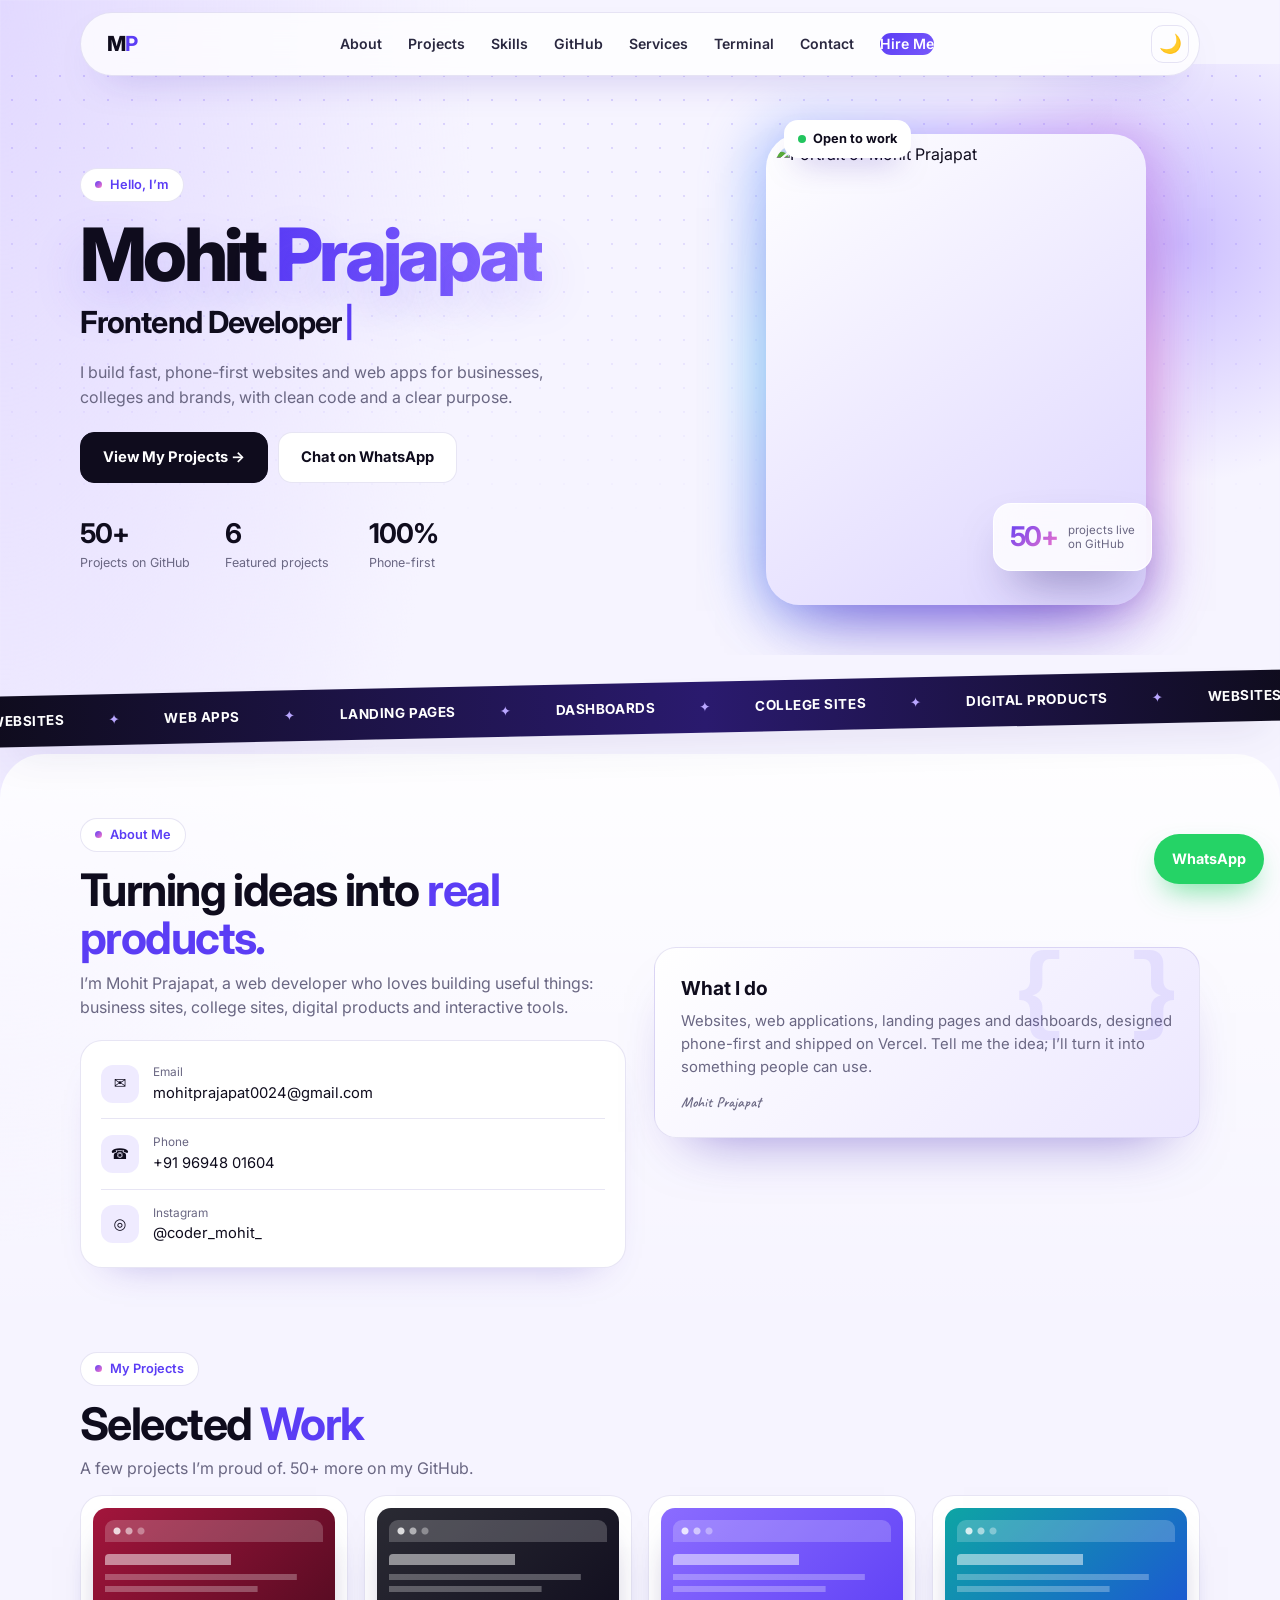
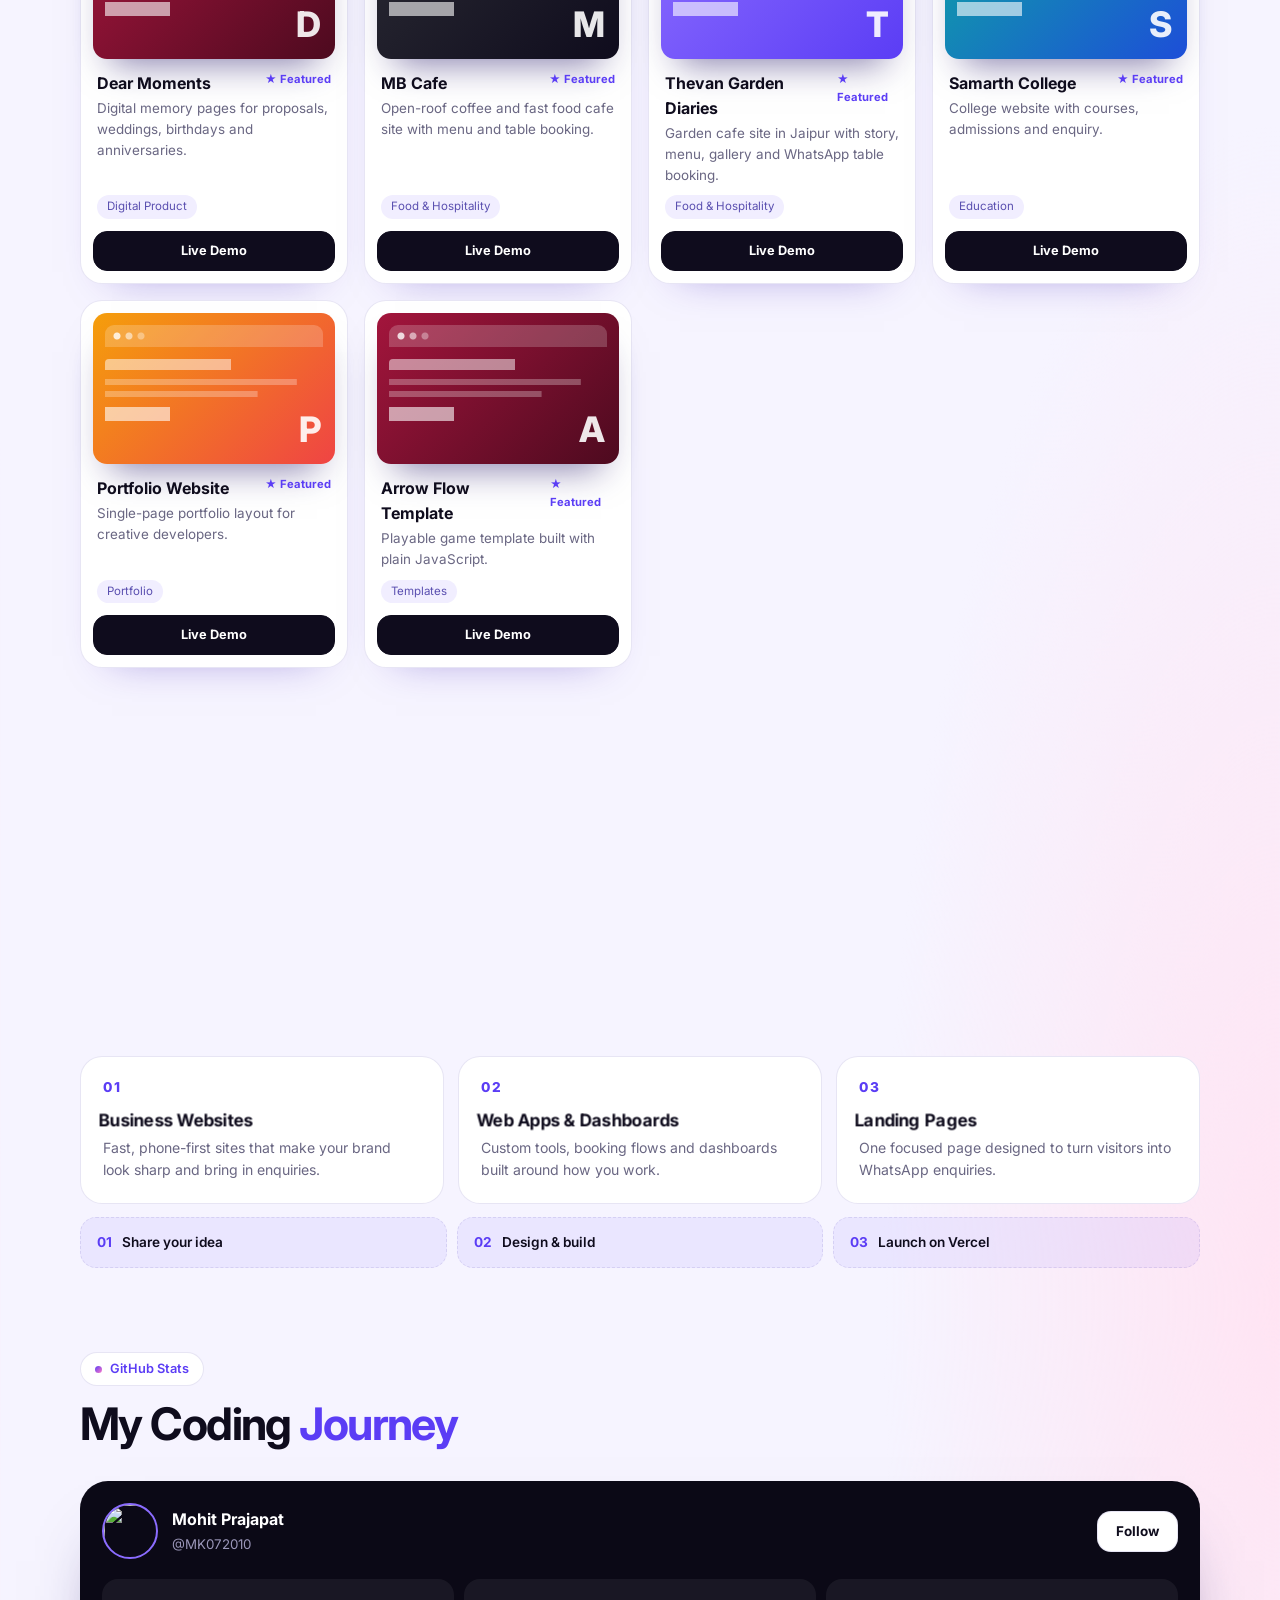
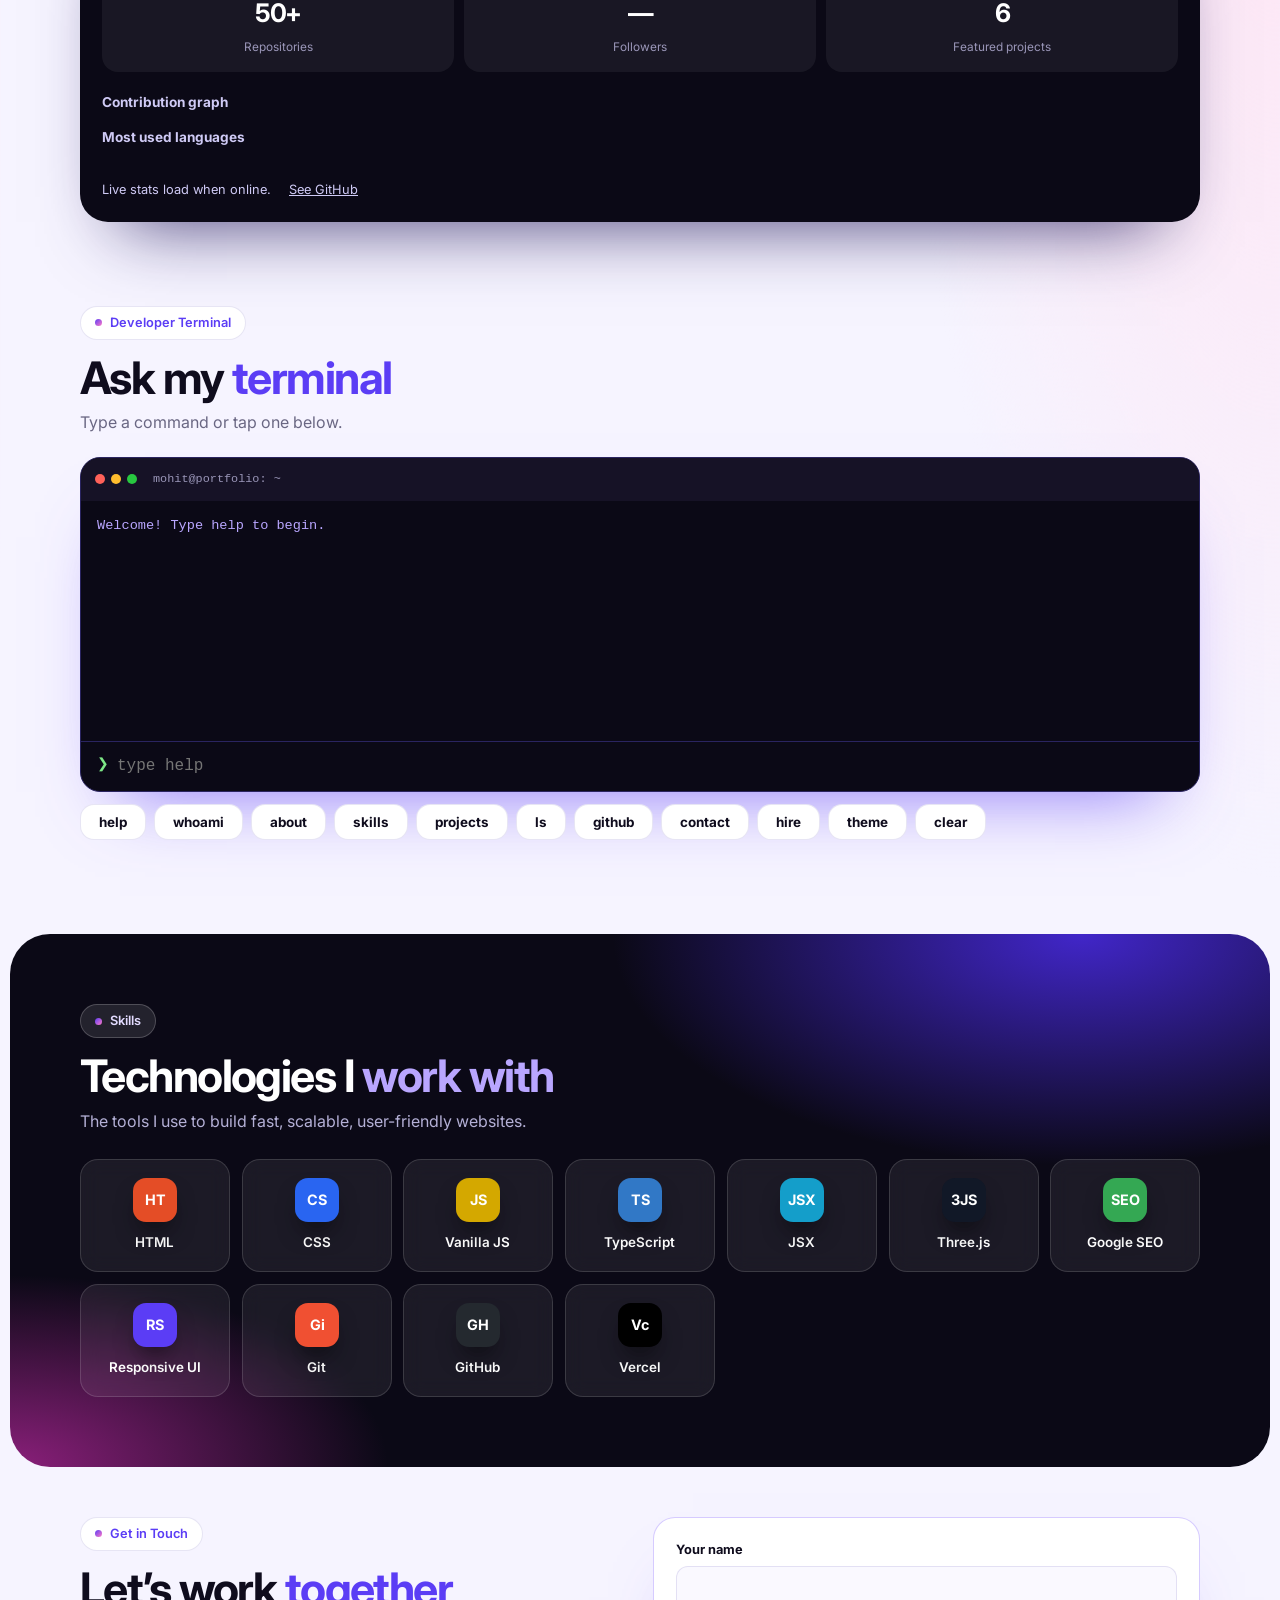
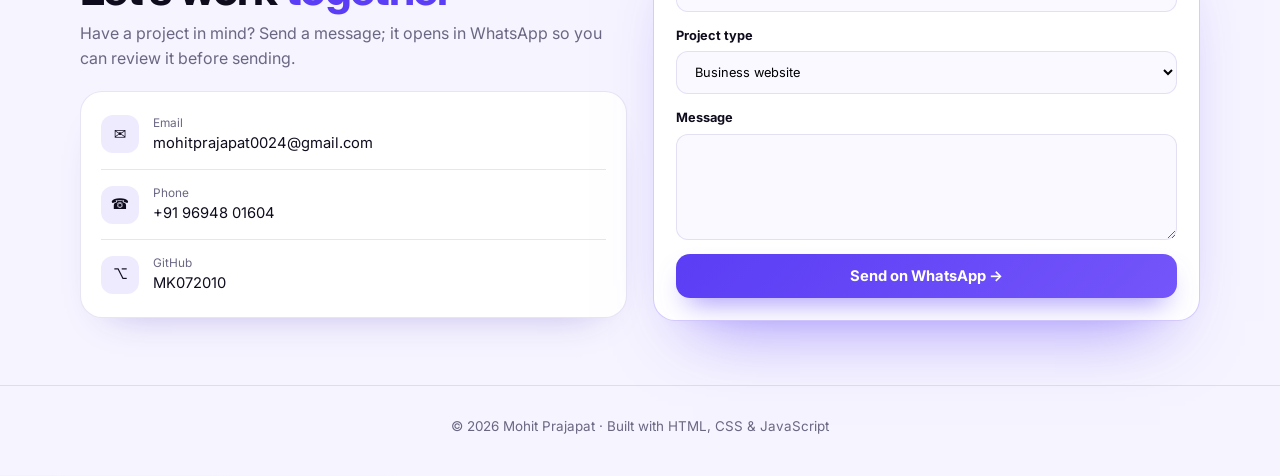
==== index.html @ d4ab73b1 "Add files via upload" ====
<!doctype html><html lang="en"><head><meta charset="utf-8"><meta name="viewport" content="width=device-width,initial-scale=1">
<title>Mohit Prajapat — Web Developer</title>
<meta name="description" content="Mohit Prajapat builds websites and web apps. 50+ projects on GitHub. Start an enquiry on WhatsApp.">
<meta property="og:title" content="Mohit Prajapat — Web Developer"><meta property="og:image" content="https://mohit-prajapat.vercel.app/assets/og-image.png"><meta property="og:url" content="https://mohit-prajapat.vercel.app/"><meta name="twitter:image" content="https://mohit-prajapat.vercel.app/assets/og-image.png"><link rel="canonical" href="https://mohit-prajapat.vercel.app/"><meta property="og:description" content="Fast, phone-first websites and web apps. 50+ projects on GitHub."><meta property="og:type" content="website"><meta name="twitter:card" content="summary_large_image">
<script>try{var t=localStorage.getItem("th")||(matchMedia("(prefers-color-scheme:dark)").matches?"dark":"light");document.documentElement.dataset.theme=t}catch(e){}</script>
<script type="application/ld+json">{"@context":"https://schema.org","@type":"Person","name":"Mohit Prajapat","jobTitle":"Web Developer","url":"https://mohit-prajapat.vercel.app/","email":"mohitprajapat0024@gmail.com","sameAs":["https://github.com/MK072010","https://instagram.com/coder_mohit_"]}</script>
<script defer src="https://cdnjs.cloudflare.com/ajax/libs/three.js/r128/three.min.js"></script>
<link rel="icon" href="assets/favicon.svg"><link rel="manifest" href="manifest.webmanifest"><meta name="theme-color" content="#f6f4ff">
<link rel="preconnect" href="https://fonts.googleapis.com"><link rel="preconnect" href="https://fonts.gstatic.com" crossorigin>
<link href="https://fonts.googleapis.com/css2?family=Inter:wght@400;500;600;700;800&family=Caveat:wght@600&display=swap" rel="stylesheet">
<style>
:root{--bg:#f6f4ff;--ink:#0f0c1d;--mut:#6a6783;--pur:#5b3df5;--p2:#8b6cff;--line:rgba(60,40,160,.12);--r:22px;--f:Inter,system-ui,-apple-system,"Segoe UI",sans-serif}
*{box-sizing:border-box;margin:0;padding:0}html{scroll-behavior:smooth;scroll-padding-top:76px}
body{font-family:var(--f);background:var(--bg);color:var(--ink);line-height:1.55;-webkit-font-smoothing:antialiased;overflow-x:hidden}
a{color:inherit;text-decoration:none}img{max-width:100%;display:block}
.w{width:min(1120px,100% - 36px);margin:auto}.sec{padding:64px 0}
.pill{display:inline-flex;align-items:center;gap:8px;padding:6px 14px;border-radius:99px;background:#fff;border:1px solid var(--line);font-size:.8rem;font-weight:600;color:var(--pur)}
h2{font-size:clamp(1.9rem,6vw,2.8rem);line-height:1.08;letter-spacing:-.035em;margin:14px 0 8px}h2 em,h1 em{font-style:normal;color:var(--pur)}
.sub{color:var(--mut);max-width:560px}
.btn{display:inline-flex;align-items:center;justify-content:center;gap:8px;padding:13px 22px;border-radius:14px;font-weight:700;font-size:.92rem;border:1px solid var(--line);background:#fff;cursor:pointer;font-family:inherit;color:var(--ink);transition:.25s}
.btn:hover{transform:translateY(-2px)}.dk{background:var(--ink);color:#fff;border-color:var(--ink)}.pr{background:linear-gradient(135deg,var(--pur),var(--p2));color:#fff;border:0;box-shadow:0 14px 28px -12px rgba(91,61,245,.7)}.sm{padding:9px 18px;font-size:.84rem}
/* nav */
.nav{position:sticky;top:0;z-index:50;background:rgba(246,244,255,.86);backdrop-filter:blur(16px);border-bottom:1px solid var(--line)}
.nav .w{display:flex;align-items:center;justify-content:space-between;height:64px}
.logo{font-weight:800;font-size:1.3rem;letter-spacing:-.04em}.logo b{color:var(--pur)}
#lk{display:none;position:absolute;left:0;right:0;top:64px;flex-direction:column;background:#fff;padding:10px 18px 18px;border-bottom:1px solid var(--line);gap:2px}
#lk.open{display:flex}#lk a{padding:11px 0;font-weight:600;font-size:.95rem;color:#2a2840}#lk a.btn{color:#fff;margin-top:8px}
.mb{font-size:1.5rem;background:none;border:0;cursor:pointer;color:var(--ink)}
@media(min-width:900px){#lk{display:flex;position:static;flex-direction:row;align-items:center;gap:26px;padding:0;border:0;background:none}#lk a{padding:0;font-size:.88rem}#lk a:hover{color:var(--pur)}#lk a.btn{margin:0}.mb{display:none}}
/* hero */
.hero{padding:40px 0 30px;position:relative;overflow:hidden}
.hero:before{content:"";position:absolute;width:520px;height:520px;border-radius:50%;background:radial-gradient(#b9a6ff,transparent 65%);right:-160px;top:-80px;opacity:.7}
.hg{position:relative;display:grid;gap:34px;align-items:center}
@media(min-width:900px){.hg{grid-template-columns:1.1fr .9fr}.hero{padding:70px 0 50px}}
h1{font-size:clamp(2.6rem,10vw,4.6rem);line-height:1;letter-spacing:-.05em;margin:16px 0 8px;font-weight:800}
h1 em{background:linear-gradient(90deg,var(--pur),var(--p2));-webkit-background-clip:text;color:transparent}
.role{font-size:clamp(1.3rem,4.5vw,1.9rem);font-weight:700;letter-spacing:-.03em}.hd{color:var(--mut);margin:14px 0 22px;max-width:480px}
.cta{display:flex;gap:10px;flex-wrap:wrap}
.st{display:flex;gap:28px;margin-top:30px;flex-wrap:wrap}.st b{display:block;font-size:1.7rem;letter-spacing:-.04em}.st span{font-size:.78rem;color:var(--mut)}
.ph{position:relative;max-width:380px;margin:auto;width:100%}
.ph .fr{border-radius:34px;padding:8px;background:linear-gradient(145deg,#fff,#e6e0ff);box-shadow:0 40px 70px -34px rgba(60,30,180,.55)}
.ph img{border-radius:27px;aspect-ratio:4/5;object-fit:cover;object-position:50% 12%;width:100%}
.ch{position:absolute;padding:9px 14px;border-radius:14px;background:#fff;box-shadow:0 14px 30px -14px rgba(60,30,180,.5);font-weight:700;font-size:.8rem}
.c1{left:-12px;top:34px;color:var(--pur)}.c2{right:-10px;bottom:70px}.c2:before{content:"";display:inline-block;width:8px;height:8px;border-radius:50%;background:#22c55e;margin-right:7px}
.hand{position:absolute;right:-4px;top:-6px;font:600 1.15rem Caveat,cursive;color:var(--pur);transform:rotate(6deg);text-align:center;line-height:1.1}
/* about */
.ab{display:grid;gap:28px;align-items:center}@media(min-width:900px){.ab{grid-template-columns:1fr 1fr}}
.cc{background:#fff;border:1px solid var(--line);border-radius:var(--r);padding:8px 20px;margin-top:20px;box-shadow:0 20px 40px -30px rgba(60,30,180,.4)}
.cc a,.cc div{display:flex;gap:14px;align-items:center;padding:14px 0;border-bottom:1px solid var(--line);font-size:.92rem}.cc :last-child{border:0}.cc small{display:block;color:var(--mut);font-size:.74rem}
.cc i{font-style:normal;width:38px;height:38px;border-radius:12px;background:#efebff;display:grid;place-items:center}
.av{background:linear-gradient(135deg,#fff,#ece7ff);border:1px solid var(--line);border-radius:var(--r);padding:26px}.av h3{font-size:1.2rem;margin-bottom:6px}.av p{color:var(--mut);font-size:.93rem}
.sig{font:600 2rem Caveat,cursive;color:var(--pur);margin-top:14px}
/* projects */
.top{display:flex;gap:16px;justify-content:space-between;align-items:end;flex-wrap:wrap}
#q{padding:13px 16px;border-radius:14px;border:1px solid var(--line);background:#fff;font:inherit;font-size:.92rem;width:100%;max-width:280px}
#fl{display:flex;gap:8px;overflow-x:auto;padding:20px 0 6px;scrollbar-width:none}#fl::-webkit-scrollbar{display:none}
#fl button{white-space:nowrap;padding:8px 16px;border-radius:99px;border:1px solid var(--line);background:#fff;font:600 .82rem var(--f);color:var(--mut);cursor:pointer}
#fl button.on{background:var(--pur);color:#fff;border-color:var(--pur)}
#gr{display:grid;gap:16px;grid-template-columns:repeat(auto-fill,minmax(250px,1fr));margin-top:14px}
.pc{background:#fff;border:1px solid var(--line);border-radius:var(--r);padding:12px;box-shadow:0 20px 40px -32px rgba(60,30,180,.5);transition:.3s;display:flex;flex-direction:column}.pc:hover{transform:translateY(-5px)}
.th{position:relative;display:grid;place-items:center;aspect-ratio:16/10;border-radius:14px;overflow:hidden;color:rgba(255,255,255,.9);font-weight:800;font-size:3rem}
.th img{position:absolute;inset:0;width:100%;height:100%;object-fit:cover}
.pc h3{font-size:1rem;margin:12px 4px 2px;display:flex;justify-content:space-between;gap:8px}.pc p{color:var(--mut);font-size:.84rem;margin:0 4px 10px;flex:1}
.tg{display:flex;gap:6px;flex-wrap:wrap;margin:0 4px 12px}.tg span{font-size:.72rem;padding:3px 10px;border-radius:99px;background:#f1eeff;color:#5a4fb0}
.ac{display:flex;gap:8px}.ac .btn{flex:1;padding:9px 6px;font-size:.8rem}
#more{margin:26px auto 0;display:flex}
/* github */
.gh{background:#0b0916;color:#fff;border-radius:28px;padding:22px;box-shadow:0 40px 70px -40px rgba(20,10,80,.8)}
.gp{display:flex;gap:14px;align-items:center}.gp img{width:56px;height:56px;border-radius:50%;object-fit:cover;object-position:50% 10%;border:2px solid var(--p2)}.gp small{color:#9a96b8}
.gs{display:grid;grid-template-columns:repeat(3,1fr);gap:10px;margin:20px 0;text-align:center}.gs div{background:rgba(255,255,255,.06);border-radius:16px;padding:14px 4px}.gs b{display:block;font-size:1.6rem;letter-spacing:-.04em}.gs span{font-size:.74rem;color:#9a96b8}
.gh h4{font-size:.85rem;margin:14px 0 10px;color:#cfcaf5}
.cg{background:#fff;border-radius:14px;padding:8px;overflow-x:auto}.cg img{min-width:620px;width:100%}
.lg{display:flex;height:10px;border-radius:9px;overflow:hidden;margin-bottom:12px}.ll{display:flex;flex-wrap:wrap;gap:6px 18px;font-size:.8rem;color:#cfcaf5}.ll i{display:inline-block;width:9px;height:9px;border-radius:50%;margin-right:6px}
/* skills */
.sk{display:grid;gap:12px;grid-template-columns:repeat(auto-fill,minmax(130px,1fr));margin-top:26px}
.sk div{background:#fff;border:1px solid var(--line);border-radius:18px;padding:18px 8px;text-align:center;font-weight:600;font-size:.84rem;transition:.3s}.sk div:hover{transform:translateY(-4px);border-color:var(--p2)}
.sk b{display:grid;place-items:center;width:44px;height:44px;border-radius:13px;margin:0 auto 10px;color:#fff;font-size:.9rem}
.lrn{margin-top:18px;padding:16px 22px;border-radius:18px;background:linear-gradient(90deg,#0f0c1d,#2a1a6e);color:#fff;font-weight:600;font-size:.9rem}
/* contact */
.ct{display:grid;gap:26px}@media(min-width:900px){.ct{grid-template-columns:1fr 1fr;align-items:start}}
form{background:#fff;border:1px solid var(--line);border-radius:var(--r);padding:22px;display:grid;gap:14px;box-shadow:0 20px 40px -30px rgba(60,30,180,.4)}
label{font-size:.8rem;font-weight:700;display:grid;gap:6px}input,select,textarea{font:inherit;font-weight:400;padding:12px 14px;border-radius:12px;border:1px solid var(--line);background:#faf9ff;width:100%}
footer{padding:30px 0 40px;text-align:center;color:var(--mut);font-size:.84rem;border-top:1px solid var(--line)}
@media(prefers-reduced-motion:reduce){*{transition:none!important;scroll-behavior:auto!important}}

/* ===== richer look ===== */
body{background:radial-gradient(60% 38% at 0% 0%,#e2d9ff 0,transparent 62%),radial-gradient(50% 36% at 100% 55%,#ffe4f3 0,transparent 62%),var(--bg)}
.pill:before{content:"";width:7px;height:7px;border-radius:50%;background:linear-gradient(135deg,var(--pur),#ff7ac8)}
.hero:after{content:"";position:absolute;inset:0;background:radial-gradient(rgba(91,61,245,.2) 1.3px,transparent 1.4px) 0 0/24px 24px;-webkit-mask-image:linear-gradient(#000,transparent 80%);mask-image:linear-gradient(#000,transparent 80%)}
.hg{z-index:1}.hero h1{text-shadow:0 20px 50px rgba(91,61,245,.18)}
.ph:before{content:"";position:absolute;inset:-12px;border-radius:46px;background:conic-gradient(#8b6cff,#ff7ac8,#5b3df5,#4dd5ff,#8b6cff);filter:blur(26px);opacity:.5;animation:sp 9s linear infinite}
@keyframes sp{to{transform:rotate(360deg)}}
.ph .fr{position:relative;z-index:1;background:linear-gradient(145deg,#fff,#ddd5ff)}.ph .hand,.ph .gc,.ph .ch{z-index:2}
.gc{position:absolute;border:1px solid rgba(255,255,255,.9);border-radius:18px;box-shadow:0 24px 50px -22px rgba(30,15,100,.7);animation:fl 6s ease-in-out infinite}
@keyframes fl{50%{transform:translateY(-9px)}}
.code{left:-26px;bottom:-26px;background:#0f0c1d;color:#d9d2ff;padding:12px 16px 14px;border-color:#2a2460}
.code u{display:inline-block;width:8px;height:8px;border-radius:50%;background:#ff6159;margin:0 4px 8px 0}.code u+u{background:#ffbd2e}.code u+u+u{background:#28c840}
.code pre{font:500 .68rem/1.55 ui-monospace,Menlo,Consolas,monospace}.code .k{color:#b9a6ff}.code .s{color:#7ee787}
.stat{right:-16px;top:78px;background:rgba(255,255,255,.82);backdrop-filter:blur(14px);padding:12px 16px;display:flex;gap:10px;align-items:center;animation-delay:-3s}
.stat b{font-size:1.7rem;letter-spacing:-.05em;background:linear-gradient(135deg,var(--pur),#ff7ac8);-webkit-background-clip:text;color:transparent}.stat span{font-size:.72rem;color:var(--mut);line-height:1.25}
.c2{right:auto;left:18px;bottom:auto;top:-14px}
.mq{overflow:hidden;background:linear-gradient(90deg,#0f0c1d,#2a1a6e 55%,#0f0c1d);color:#fff;transform:rotate(-1.2deg);margin:28px -10px 8px;padding:15px 0;box-shadow:0 20px 40px -24px rgba(30,15,100,.8)}
#mqi{display:flex;gap:44px;width:max-content;animation:mq 26s linear infinite;font-weight:700;letter-spacing:.04em;text-transform:uppercase;font-size:.85rem}
#mqi span:after{content:"✦";color:#b9a6ff;margin-left:44px}@keyframes mq{to{transform:translateX(-50%)}}
#about{background:linear-gradient(180deg,rgba(255,255,255,.9),rgba(255,255,255,0));border-radius:44px 44px 0 0;margin-top:20px}
.av{position:relative;overflow:hidden;box-shadow:0 30px 60px -36px rgba(60,30,180,.6)}.av:before{content:"{ }";position:absolute;right:16px;top:-8px;font:800 6rem ui-monospace,monospace;color:rgba(91,61,245,.09)}
.th{font-size:2.2rem;place-items:end end;padding:8px 14px}
.th:before{content:"";position:absolute;z-index:1;left:12px;right:12px;top:12px;height:22px;border-radius:9px 9px 0 0;background:radial-gradient(circle at 12px 50%,rgba(255,255,255,.8) 3px,transparent 4px),radial-gradient(circle at 24px 50%,rgba(255,255,255,.55) 3px,transparent 4px),radial-gradient(circle at 36px 50%,rgba(255,255,255,.35) 3px,transparent 4px),rgba(255,255,255,.2)}
.th:after{content:"";position:absolute;z-index:1;left:12px;right:12px;top:46px;height:70px;background:linear-gradient(rgba(255,255,255,.5),rgba(255,255,255,.5)) 0 0/58% 11px no-repeat,linear-gradient(rgba(255,255,255,.28),rgba(255,255,255,.28)) 0 20px/88% 6px no-repeat,linear-gradient(rgba(255,255,255,.28),rgba(255,255,255,.28)) 0 32px/70% 6px no-repeat,linear-gradient(rgba(255,255,255,.6),rgba(255,255,255,.6)) 0 48px/30% 14px no-repeat;border-radius:4px}
.th img{z-index:2}.pc{position:relative}.pc:hover{border-color:rgba(139,108,255,.65);box-shadow:0 36px 60px -30px rgba(91,61,245,.65)}
.btn.pr,.btn.dk{background-size:200% 100%}.btn.pr:hover{box-shadow:0 18px 34px -10px rgba(91,61,245,.9)}
.dk2{background:radial-gradient(60% 70% at 85% 0%,#4126c9 0,transparent 62%),radial-gradient(50% 60% at 0% 100%,#8a1f7a 0,transparent 60%),#0b0916;color:#fff;border-radius:40px;margin:30px 10px;padding:70px 0}
.dk2 .sub{color:#b4b0d6}.dk2 .pill{background:rgba(255,255,255,.1);color:#e2dbff;border-color:rgba(255,255,255,.2)}.dk2 h2 em{color:#b9a6ff}
.dk2 .sk div{background:rgba(255,255,255,.07);border-color:rgba(255,255,255,.14);color:#fff;backdrop-filter:blur(10px)}.dk2 .sk b{box-shadow:0 14px 26px -10px rgba(0,0,0,.8)}
.dk2 .lrn{background:rgba(255,255,255,.1);border:1px solid rgba(255,255,255,.18)}
#contact form{border-color:rgba(139,108,255,.35);box-shadow:0 40px 70px -40px rgba(91,61,245,.6)}
.rv{opacity:0;transform:translateY(26px);transition:opacity .8s,transform .8s cubic-bezier(.22,1,.36,1)}.rv.in{opacity:1;transform:none}
@media(min-width:900px){.nav{top:12px;background:none;border:0;backdrop-filter:none}.nav .w{background:rgba(255,255,255,.78);backdrop-filter:blur(18px);border:1px solid var(--line);border-radius:99px;padding:0 10px 0 26px;box-shadow:0 18px 40px -26px rgba(60,30,180,.55)}}
@media(max-width:560px){.code{left:-8px}.stat{right:-6px}.dk2{margin:24px 6px;border-radius:30px}}
@media(prefers-reduced-motion:reduce){.ph:before,.gc,#mqi{animation:none}}

/* ===== v3: dark mode, 3D hero, terminal, motion ===== */
#pb{position:fixed;top:0;left:0;right:0;height:3px;z-index:99;background:linear-gradient(90deg,var(--pur),#ff7ac8);transform:scaleX(0);transform-origin:0}
.ia{display:flex;align-items:center;gap:4px}.tb{font-size:1.15rem;background:none;border:1px solid var(--line);border-radius:12px;width:38px;height:38px;cursor:pointer;transition:.3s}.tb:hover{transform:rotate(20deg) scale(1.08)}
@media(min-width:900px){.ia{margin-left:14px}}
.btn:active{transform:scale(.96)}
#c3{position:absolute;left:-46px;top:-46px;width:calc(100% + 92px);height:calc(100% + 92px);z-index:0;pointer-events:none}
.ph .fr{transform:perspective(900px) rotateX(var(--rx,0deg)) rotateY(var(--ry,0deg));transition:transform .2s ease-out}
.fc{position:absolute;inset:0;pointer-events:none;z-index:0}
.fc span{position:absolute;left:var(--x);top:var(--y);font:600 .74rem ui-monospace,Menlo,Consolas,monospace;color:var(--pur);background:rgba(255,255,255,.7);border:1px solid var(--line);padding:5px 10px;border-radius:10px;backdrop-filter:blur(6px);opacity:.75;animation:fl 7s ease-in-out var(--d) infinite}
@media(max-width:899px){.fc span:nth-child(n+5){display:none}}
.pc{animation:cin .65s cubic-bezier(.22,1,.36,1) both;animation-delay:calc(var(--i,0)*55ms);transform:perspective(800px) rotateX(var(--rx,0deg)) rotateY(var(--ry,0deg))}
.pc:hover{transform:perspective(800px) translateY(-6px) rotateX(var(--rx,0deg)) rotateY(var(--ry,0deg))}
@keyframes cin{from{opacity:0;transform:translateY(28px) scale(.96)}}
.tm{background:#0b0916;color:#d9d2ff;border-radius:20px;overflow:hidden;margin-top:22px;font:500 .85rem/1.6 ui-monospace,Menlo,Consolas,monospace;box-shadow:0 40px 70px -40px rgba(91,61,245,.7);border:1px solid #2a2460}
.tbar{display:flex;gap:6px;align-items:center;padding:12px 14px;background:#161226;font-size:.74rem;color:#9a96b8}.tbar u{width:10px;height:10px;border-radius:50%;background:#ff6159}.tbar u+u{background:#ffbd2e}.tbar u+u+u{background:#28c840}.tbar span{margin-left:10px}
#to{height:240px;overflow:auto;padding:14px 16px;white-space:pre-wrap}#to .cm{color:#b9a6ff}
#tf{display:flex;gap:8px;padding:12px 16px;border-top:1px solid #2a2460}#tf span{color:#7ee787}#tf input{flex:1;min-width:0;background:none;border:0;color:#fff;font:inherit;font-size:16px;outline:0;padding:0}
.tc{display:flex;gap:8px;flex-wrap:wrap;margin-top:12px}
html[data-theme=dark]{--bg:#0b0916;--ink:#f1eeff;--mut:#a9a5c9;--line:rgba(180,160,255,.17)}
html[data-theme=dark] body{background:radial-gradient(60% 38% at 0% 0%,#241552 0,transparent 62%),radial-gradient(50% 36% at 100% 55%,#3a123a 0,transparent 62%),var(--bg)}
html[data-theme=dark] .nav{background:rgba(11,9,22,.86)}html[data-theme=dark] #lk{background:#120e24}html[data-theme=dark] #lk a{color:#e6e0ff}html[data-theme=dark] #lk a.btn{color:#fff}
@media(min-width:900px){html[data-theme=dark] .nav .w{background:rgba(20,16,40,.82)}}
html[data-theme=dark] .btn{background:#1a1530;color:var(--ink)}html[data-theme=dark] .btn.dk{background:#f1eeff;color:#0f0c1d}html[data-theme=dark] .btn.pr{background:linear-gradient(135deg,var(--pur),var(--p2));color:#fff}
html[data-theme=dark] .pill,html[data-theme=dark] .cc,html[data-theme=dark] .pc,html[data-theme=dark] form,html[data-theme=dark] #q,html[data-theme=dark] #fl button,html[data-theme=dark] .ch,html[data-theme=dark] .stat,html[data-theme=dark] .fc span{background:#1a1530}
html[data-theme=dark] #fl button.on{background:var(--pur)}html[data-theme=dark] .av{background:linear-gradient(135deg,#1a1530,#241d45)}
html[data-theme=dark] input,html[data-theme=dark] select,html[data-theme=dark] textarea{background:#120e24;color:var(--ink)}
html[data-theme=dark] .tg span{background:#2a2160;color:#c9bfff}html[data-theme=dark] .cc i{background:#2a2160}html[data-theme=dark] .ph .fr{background:linear-gradient(145deg,#2a2460,#150f33)}
html[data-theme=dark] #about{background:linear-gradient(180deg,rgba(255,255,255,.05),transparent)}html[data-theme=dark] .th{color:#fff}
html[data-theme=dark] .stat span{color:#a9a5c9}
@media(prefers-reduced-motion:reduce){.pc,.fc span{animation:none}.ph .fr{transition:none}}

/* ===== v4 ===== */
#tf{background:none;border:0;border-top:1px solid #2a2460;border-radius:0;box-shadow:none}html[data-theme=dark] #tf{background:none}
.tw:after{content:"|";margin-left:2px;color:var(--pur);animation:bl 1s steps(1) infinite}@keyframes bl{50%{opacity:0}}
.pc:before{content:"";position:absolute;inset:0;border-radius:inherit;pointer-events:none;opacity:0;transition:opacity .3s;background:radial-gradient(240px circle at var(--mx,50%) var(--my,50%),rgba(139,108,255,.2),transparent 70%)}.pc:hover:before{opacity:1}
.svc{display:grid;gap:14px;grid-template-columns:repeat(auto-fit,minmax(240px,1fr));margin-top:26px}.svc div{background:#fff;border:1px solid var(--line);border-radius:var(--r);padding:22px;transition:.3s}.svc div:hover{transform:translateY(-5px);border-color:var(--p2)}.svc i{font-style:normal;font-size:1.6rem;display:block;margin-bottom:10px}.svc h3{font-size:1.05rem;margin-bottom:4px}.svc p{color:var(--mut);font-size:.88rem}
html[data-theme=dark] .svc div{background:#1a1530}
#wa{position:fixed;right:16px;bottom:16px;z-index:60;display:flex;align-items:center;gap:8px;padding:0 18px;height:50px;border-radius:99px;background:#25d366;color:#fff;font-weight:700;font-size:.9rem;box-shadow:0 14px 30px -10px rgba(37,211,102,.7);transition:.3s}#wa:hover{transform:translateY(-3px)}
@media(prefers-reduced-motion:reduce){.tw:after{animation:none}}

/* ===== v5: depth + polish ===== */
.pc{transform-style:preserve-3d}.pc .th{transform:translateZ(26px);box-shadow:0 22px 34px -18px rgba(30,15,100,.55)}.pc h3{transform:translateZ(14px)}
.svc>div,.sk>div{transform:perspective(800px) rotateX(var(--rx,0deg)) rotateY(var(--ry,0deg));transform-style:preserve-3d}
.svc>div:hover,.sk>div:hover{transform:perspective(800px) translateY(-5px) rotateX(var(--rx,0deg)) rotateY(var(--ry,0deg))}
.svc h3,.sk b{transform:translateZ(22px)}
.svc i{font:800 .85rem var(--f);color:var(--pur);letter-spacing:.14em;margin-bottom:12px}
.steps{display:grid;grid-template-columns:repeat(3,1fr);gap:10px;margin-top:14px}.steps div{display:flex;gap:10px;align-items:center;padding:14px 16px;border-radius:16px;background:rgba(91,61,245,.07);border:1px dashed var(--line);font-weight:600;font-size:.85rem}.steps b{color:var(--pur)}
@media(max-width:560px){.steps{grid-template-columns:1fr}}
.ph img{height:auto}
.stat{top:auto;bottom:34px;right:-6px}
.st{display:grid;grid-template-columns:repeat(3,1fr);gap:14px;max-width:420px}.st span{display:block;line-height:1.3}
</style></head><body><div id="pb"></div>
<header class="nav"><div class="w"><a class="logo" href="#top">M<b>P</b></a>
<nav id="lk"><a href="#about">About</a><a href="#projects">Projects</a><a href="#skills">Skills</a><a href="#github">GitHub</a><a href="#services">Services</a><a href="#terminal">Terminal</a><a href="#contact">Contact</a><a class="btn pr sm" href="#contact">Hire Me</a></nav>
<div class="ia"><button class="tb" id="tm" aria-label="Toggle dark mode">🌙</button><button class="mb" id="mb" aria-label="Menu" aria-expanded="false">☰</button></div></div></header>
<main>
<section class="hero" id="top"><div class="w hg"><div>
<span class="pill">Hello, I’m</span><h1>Mohit <em>Prajapat</em></h1><p class="role"><span id="tw" class="tw">Web Developer</span></p>
<p class="hd">I build fast, phone-first websites and web apps for businesses, colleges and brands, with clean code and a clear purpose.</p>
<div class="cta"><a class="btn dk" href="#projects">View My Projects →</a><a class="btn" href="https://wa.me/919694801604" target="_blank" rel="noopener">Chat on WhatsApp</a></div>
<div class="st"><div><b>50+</b><span>Projects on GitHub</span></div><div><b>6</b><span>Featured projects</span></div><div><b>100%</b><span>Phone-first</span></div></div></div>
<div class="ph"><canvas id="c3" aria-hidden="true"></canvas><div class="fr"><img src="assets/mohit-profile.jpg" alt="Portrait of Mohit Prajapat" width="720" height="900"></div><div class="gc stat"><b>50+</b><span>projects live<br>on GitHub</span></div><span class="ch c2">Open to work</span></div></div></section>

<div class="mq"><div id="mqi"><span>Websites</span><span>Web Apps</span><span>Landing Pages</span><span>Dashboards</span><span>College Sites</span><span>Digital Products</span></div></div>
<section class="sec" id="about"><div class="w ab"><div><span class="pill">About Me</span><h2>Turning ideas into <em>real products.</em></h2>
<p class="sub">I’m Mohit Prajapat, a web developer who loves building useful things: business sites, college sites, digital products and interactive tools.</p>
<div class="cc"><a href="mailto:mohitprajapat0024@gmail.com"><i>✉</i><span><small>Email</small>mohitprajapat0024@gmail.com</span></a><a href="tel:+919694801604"><i>☎</i><span><small>Phone</small>+91 96948 01604</span></a><a href="https://instagram.com/coder_mohit_" target="_blank" rel="noopener"><i>◎</i><span><small>Instagram</small>@coder_mohit_</span></a></div></div>
<div class="av"><h3>What I do</h3><p>Websites, web applications, landing pages and dashboards, designed phone-first and shipped on Vercel. Tell me the idea; I’ll turn it into something people can use.</p><p class="sig">Mohit Prajapat</p></div></div></section>

<section class="sec" id="projects" style="padding-top:20px"><div class="w"><div class="top"><div><span class="pill">My Projects</span><h2>Selected <em>Work</em></h2><p class="sub">A few projects I’m proud of. 50+ more on my GitHub.</p></div><input id="q" style="display:none" type="search" placeholder="Search projects…" aria-label="Search projects"></div>
<div id="fl" style="display:none" role="group" aria-label="Filter projects"></div><div id="gr"></div><button class="btn" id="more" hidden>Show more</button><a class="btn" style="margin:26px auto 0;display:flex;width:fit-content" href="https://github.com/MK072010?tab=repositories" target="_blank" rel="noopener">See all repos on GitHub →</a></div></section>

<section class="sec" id="services" style="padding-top:20px"><div class="w"><span class="pill">Services</span><h2>What I can <em>build for you</em></h2><p class="sub">Tell me the idea. I handle design, code and launch.</p>
<div class="svc"><div><i>01</i><h3>Business Websites</h3><p>Fast, phone-first sites that make your brand look sharp and bring in enquiries.</p></div><div><i>02</i><h3>Web Apps &amp; Dashboards</h3><p>Custom tools, booking flows and dashboards built around how you work.</p></div><div><i>03</i><h3>Landing Pages</h3><p>One focused page designed to turn visitors into WhatsApp enquiries.</p></div></div>
<div class="steps"><div><b>01</b><span>Share your idea</span></div><div><b>02</b><span>Design &amp; build</span></div><div><b>03</b><span>Launch on Vercel</span></div></div></div></section>

<section class="sec" id="github" style="padding-top:20px"><div class="w"><span class="pill">GitHub Stats</span><h2>My Coding <em>Journey</em></h2><br>
<div class="gh"><div class="gp"><img src="assets/mohit-profile.jpg" alt=""><div><b>Mohit Prajapat</b><br><small>@MK072010</small></div><a class="btn sm" style="margin-left:auto" href="https://github.com/MK072010" target="_blank" rel="noopener">Follow</a></div>
<div class="gs"><div><b id="sr">50+</b><span>Repositories</span></div><div><b id="sf">—</b><span>Followers</span></div><div><b>6</b><span>Featured projects</span></div></div>
<h4>Contribution graph</h4><div class="cg"><img src="https://ghchart.rshah.org/5b3df5/MK072010" alt="GitHub contribution graph" loading="lazy" onerror="this.parentNode.hidden=true"></div>
<h4>Most used languages</h4><div class="lg" id="lg"></div><div class="ll" id="ll">Loading…</div></div></div></section>

<section class="sec" id="terminal" style="padding-top:20px"><div class="w"><span class="pill">Developer Terminal</span><h2>Ask my <em>terminal</em></h2><p class="sub">Type a command or tap one below.</p>
<div class="tm"><div class="tbar"><u></u><u></u><u></u><span>mohit@portfolio: ~</span></div><div id="to" role="log" aria-live="polite"></div><form id="tf" autocomplete="off"><span>❯</span><input id="ti" aria-label="Terminal command" autocapitalize="off" spellcheck="false" placeholder="type help"></form></div><div class="tc" id="tcm"></div></div></section>
<section class="sec dk2" id="skills"><div class="w"><span class="pill">Skills</span><h2>Technologies I <em>work with</em></h2><p class="sub">The tools I use to build fast, scalable, user-friendly websites.</p>
<div class="sk" id="sk"></div></div></section>

<section class="sec" id="contact" style="padding-top:20px"><div class="w ct"><div><span class="pill">Get in Touch</span><h2>Let’s work <em>together</em></h2><p class="sub">Have a project in mind? Send a message; it opens in WhatsApp so you can review it before sending.</p>
<div class="cc"><a href="mailto:mohitprajapat0024@gmail.com"><i>✉</i><span><small>Email</small>mohitprajapat0024@gmail.com</span></a><a href="tel:+919694801604"><i>☎</i><span><small>Phone</small>+91 96948 01604</span></a><a href="https://github.com/MK072010" target="_blank" rel="noopener"><i>⌥</i><span><small>GitHub</small>MK072010</span></a></div></div>
<form id="f"><label>Your name<input id="fn" required maxlength="60"></label><label>Project type<select id="ft"><option>Business website</option><option>Web application</option><option>Landing page</option><option>College / educational site</option><option>Something else</option></select></label><label>Message<textarea id="fm" rows="4" required maxlength="700"></textarea></label><button class="btn pr" type="submit">Send on WhatsApp →</button></form></div></section>
</main><footer><div class="w">© <span id="yr"></span> Mohit Prajapat · Built with HTML, CSS &amp; JavaScript</div></footer>
<a id="wa" href="https://wa.me/919694801604" target="_blank" rel="noopener" aria-label="Chat on WhatsApp">WhatsApp</a>
<script>
const $=s=>document.querySelector(s),esc=s=>String(s??"").replace(/[&<>"']/g,c=>({"&":"&amp;","<":"&lt;",">":"&gt;",'"':"&quot;","'":"&#39;"}[c]));
$("#yr").textContent=new Date().getFullYear();
const mb=$("#mb"),lk=$("#lk");mb.onclick=()=>mb.setAttribute("aria-expanded",lk.classList.toggle("open"));lk.onclick=e=>{if(e.target.tagName=="A"){lk.classList.remove("open");mb.setAttribute("aria-expanded","false")}};
// skills
const SK=[["HTML","HT","#e44d26"],["CSS","CS","#2965f1"],["Vanilla JS","JS","#d4a800"],["TypeScript","TS","#3178c6"],["JSX","JSX","#149eca"],["Three.js","3JS","#111827"],["Google SEO","SEO","#34a853"],["Responsive UI","RS","#5b3df5"],["Git","Gi","#f05032"],["GitHub","GH","#24292f"],["Vercel","Vc","#000"]];
$("#sk").innerHTML=SK.map(s=>`<div><b style="background:${s[2]}">${s[1]}</b>${s[0]}</div>`).join("");
// projects: featured (checked live sites) + GitHub API
const G=["linear-gradient(135deg,#a3153c,#4d0a1f)","linear-gradient(135deg,#2a2a33,#0f0c1d)","linear-gradient(135deg,#8b6cff,#5b3df5)","linear-gradient(135deg,#0ea5a4,#1d4ed8)","linear-gradient(135deg,#f59e0b,#ef4444)"];
const FT=[
{n:"Dear Moments",id:"dear-moments",u:"https://dear-moments.in/",l:"Digital Product",d:"Digital memory pages for proposals, weddings, birthdays and anniversaries."},
{n:"MB Cafe",id:"mb-cafe",u:"https://mb-cafe-ten.vercel.app/",l:"Food & Hospitality",d:"Open-roof coffee and fast food cafe site with menu and table booking."},
{n:"Thevan Garden Diaries",id:"theaven-garden-cafe",u:"https://theaven-garden-cafe.vercel.app/",l:"Food & Hospitality",d:"Garden cafe site in Jaipur with story, menu, gallery and WhatsApp table booking."},
{n:"Samarth College",id:"samarth-college",u:"https://samarth-college.vercel.app/",l:"Education",d:"College website with courses, admissions and enquiry."},
{n:"Portfolio Website",id:"portfolio-site",u:"https://my-portfolio-six-weld-25.vercel.app/",l:"Portfolio",d:"Single-page portfolio layout for creative developers."},
{n:"Arrow Flow Template",id:"arrow-flow",u:"https://arrow-flow-pi.vercel.app/",l:"Templates",d:"Playable game template built with plain JavaScript."}
].map((p,i)=>({...p,f:1,g:G[i%5]}));
let ALL=[...FT],flt="All",q="",lim=9;
const norm=s=>s.toLowerCase().replace(/[^a-z0-9]/g,"");
function card(p){return `<article class="pc"><a class="th" style="background:${p.g}" href="${esc(p.u||p.h||'#')}" target="_blank" rel="noopener" aria-label="${esc(p.n)}">${esc(p.n[0]||"•")}${p.id?`<img src="assets/screens/${esc(p.id)}.jpg" alt="" loading="lazy" onerror="this.remove()">`:""}</a><h3>${esc(p.n)}${p.f?'<span style="color:var(--pur);font-size:.7rem">★ Featured</span>':""}</h3><p>${esc(p.d||"No description yet.")}</p><div class="tg">${p.l?`<span>${esc(p.l)}</span>`:""}</div><div class="ac">${p.u?`<a class="btn dk" href="${esc(p.u)}" target="_blank" rel="noopener">Live Demo</a>`:""}${p.h?`<a class="btn" href="${esc(p.h)}" target="_blank" rel="noopener">GitHub</a>`:""}${!p.u&&!p.h?'<span class="btn" style="opacity:.55;cursor:default">Link coming soon</span>':""}</div></article>`}
function render(){const fs=["All","Featured",...new Set(ALL.filter(p=>!p.f&&p.l).map(p=>p.l))].slice(0,9);
$("#fl").innerHTML=fs.map(x=>`<button class="${x==flt?'on':''}" data-f="${esc(x)}">${esc(x)}</button>`).join("");
const L=ALL.filter(p=>(flt=="All"||(flt=="Featured"?p.f:p.l==flt))&&(p.n+" "+(p.d||"")).toLowerCase().includes(q));
$("#gr").innerHTML=L.slice(0,lim).map(card).join("")||'<p class="sub">No projects match.</p>';$("#more").hidden=L.length<=lim;$("#gr").querySelectorAll(".pc").forEach((c,i)=>c.style.setProperty("--i",i%9))}
$("#fl").onclick=e=>{if(e.target.dataset.f){flt=e.target.dataset.f;lim=9;render()}};
$("#q").oninput=e=>{q=e.target.value.trim().toLowerCase();render()};
$("#more").onclick=()=>{lim+=9;render()};render();
const LC={JavaScript:"#f1e05a",HTML:"#e34c26",CSS:"#9b6bff",TypeScript:"#3178c6",Python:"#3572a5",PHP:"#8892bf",Java:"#b07219","C++":"#f34b7d",Shell:"#89e051"};
Promise.all([fetch("https://api.github.com/users/MK072010").then(r=>r.json()),fetch("https://api.github.com/users/MK072010/repos?per_page=100&sort=updated").then(r=>r.json())]).then(([u,rs])=>{
if(!Array.isArray(rs))throw 0;if(u.public_repos){$("#sr").textContent=u.public_repos;$("#sf").textContent=u.followers}
const own=rs.filter(r=>!r.fork),lc={};
own.forEach(r=>{if(r.language)lc[r.language]=(lc[r.language]||0)+1;
 const m=ALL.find(p=>p.f&&(norm(p.id)==norm(r.name)||norm(p.n)==norm(r.name)));
 if(m){m.h=r.html_url;return}
 });
render();
const t=Object.entries(lc).sort((a,b)=>b[1]-a[1]).slice(0,5),sum=t.reduce((a,b)=>a+b[1],0)||1;
$("#lg").innerHTML=t.map(([k,v])=>`<i style="width:${v/sum*100}%;background:${LC[k]||"#8b6cff"}"></i>`).join("");
$("#ll").innerHTML=t.map(([k,v])=>`<span><i style="background:${LC[k]||"#8b6cff"}"></i>${esc(k)} ${Math.round(v/sum*100)}%</span>`).join("")||"No language data yet."
}).catch(()=>{$("#ll").innerHTML='Live stats load when online. <a href="https://github.com/MK072010" target="_blank" rel="noopener" style="text-decoration:underline">See GitHub</a>'});
// contact → WhatsApp
$("#f").onsubmit=e=>{e.preventDefault();const t=`Hi Mohit, I'm ${$("#fn").value.trim()}.\nProject type: ${$("#ft").value}\n${$("#fm").value.trim()}`;window.open("https://wa.me/919694801604?text="+encodeURIComponent(t),"_blank","noopener")};
if("IntersectionObserver"in window){const io=new IntersectionObserver(es=>es.forEach(e=>{if(e.isIntersecting){e.target.classList.add("in");io.unobserve(e.target)}}),{threshold:.1});document.querySelectorAll(".sec .w>*,.st").forEach(el=>{el.classList.add("rv");io.observe(el)})}
const mi=$("#mqi");mi.innerHTML+=mi.innerHTML;

// dark mode
const root=document.documentElement,tm=$("#tm");function setT(t){root.dataset.theme=t;tm.textContent=t=="dark"?"☀️":"🌙";try{localStorage.setItem("th",t)}catch(e){}}
setT(root.dataset.theme||"light");tm.onclick=()=>setT(root.dataset.theme=="dark"?"light":"dark");
// scroll progress
const pb=$("#pb");addEventListener("scroll",()=>{pb.style.transform=`scaleX(${scrollY/(document.body.scrollHeight-innerHeight||1)})`},{passive:true});
// 3D tilt: hero photo + project cards (mouse only)
const ph=$(".ph"),fr=$(".ph .fr");ph.addEventListener("pointermove",e=>{if(e.pointerType!="mouse")return;const b=ph.getBoundingClientRect();fr.style.setProperty("--ry",((e.clientX-b.left)/b.width-.5)*14+"deg");fr.style.setProperty("--rx",(.5-(e.clientY-b.top)/b.height)*14+"deg")});ph.addEventListener("pointerleave",()=>{fr.style.setProperty("--ry","0deg");fr.style.setProperty("--rx","0deg")});
const gr=$("#gr");gr.addEventListener("pointermove",e=>{if(e.pointerType!="mouse")return;const c=e.target.closest(".pc");if(!c)return;const b=c.getBoundingClientRect();c.style.setProperty("--ry",((e.clientX-b.left)/b.width-.5)*8+"deg");c.style.setProperty("--rx",(.5-(e.clientY-b.top)/b.height)*8+"deg")});gr.addEventListener("pointerout",e=>{const c=e.target.closest(".pc");if(c){c.style.setProperty("--ry","0deg");c.style.setProperty("--rx","0deg")}});
// interactive three.js hero (skipped if the CDN is unavailable)
addEventListener("load",()=>{if(!window.THREE)return;const cv=$("#c3"),R=new THREE.WebGLRenderer({canvas:cv,alpha:true,antialias:true});R.setPixelRatio(Math.min(devicePixelRatio,2));
const S=new THREE.Scene(),C=new THREE.PerspectiveCamera(45,1,.1,100);C.position.z=7;const g=new THREE.Group();S.add(g);
const M=(c,o)=>new THREE.MeshBasicMaterial({color:c,wireframe:true,transparent:true,opacity:o});
const a=new THREE.Mesh(new THREE.IcosahedronGeometry(2.3,1),M(0x8b6cff,.5)),b=new THREE.Mesh(new THREE.TorusKnotGeometry(.7,.22,90,10),M(0xff7ac8,.7)),c=new THREE.Mesh(new THREE.OctahedronGeometry(.6),M(0x5b3df5,.8));
b.position.set(2.4,-1.7,.6);c.position.set(-2.5,1.8,.4);g.add(a,b,c);
const PG=new THREE.BufferGeometry(),pa=new Float32Array(480);for(let i=0;i<480;i++)pa[i]=(Math.random()-.5)*11;PG.setAttribute("position",new THREE.BufferAttribute(pa,3));const pts=new THREE.Points(PG,new THREE.PointsMaterial({color:0x8b6cff,size:.05,transparent:true,opacity:.8}));g.add(pts);
let tx=0,ty=0;const rs=()=>{const w=cv.clientWidth,h=cv.clientHeight;R.setSize(w,h,false);C.aspect=w/h;C.updateProjectionMatrix()};rs();addEventListener("resize",rs);
addEventListener("pointermove",e=>{tx=e.clientX/innerWidth-.5;ty=e.clientY/innerHeight-.5},{passive:true});
const still=matchMedia("(prefers-reduced-motion:reduce)").matches;
(function f(){if(!document.hidden){if(!still){a.rotation.y+=.004;a.rotation.x+=.002;b.rotation.x+=.012;b.rotation.y+=.01;c.rotation.y+=.015}pts.rotation.y-=.0015;g.rotation.z=scrollY*.0006;g.rotation.y+=(tx*1.1-g.rotation.y)*.05;g.rotation.x+=(ty*.8-g.rotation.x)*.05;R.render(S,C)}requestAnimationFrame(f)})()});

// terminal
const to=$("#to"),ti=$("#ti");function pr(t,c){const d=document.createElement("div");if(c)d.className=c;d.textContent=t;to.append(d);to.scrollTop=to.scrollHeight}
const CM={help:()=>"Commands: "+Object.keys(CM).join(", "),whoami:()=>"Mohit Prajapat — Web Developer",about:()=>"I build fast, phone-first websites and web apps for businesses, colleges and brands.",skills:()=>SK.map(x=>x[0]).join(" · "),projects:()=>ALL.length+" projects loaded. Featured: "+FT.map(p=>p.n).join(", "),ls:()=>FT.map(p=>p.id+"/").join("  "),
github:()=>{open("https://github.com/MK072010","_blank","noopener");return"Opening github.com/MK072010 …"},contact:()=>"Email: mohitprajapat0024@gmail.com\nPhone: +91 96948 01604\nInstagram: @coder_mohit_",
hire:()=>{open("https://wa.me/919694801604?text="+encodeURIComponent("Hi Mohit, I found you via your portfolio terminal."),"_blank","noopener");return"Opening WhatsApp …"},
theme:()=>{tm.click();return"Theme: "+root.dataset.theme},clear:()=>{to.textContent="";return""}};
pr("Welcome! Type help to begin.","cm");
$("#tcm").innerHTML=Object.keys(CM).map(k=>`<button class="btn sm" type="button">${k}</button>`).join("");
$("#tcm").onclick=e=>{if(e.target.tagName=="BUTTON"){ti.value=e.target.textContent;$("#tf").requestSubmit()}};
$("#tf").onsubmit=e=>{e.preventDefault();const v=ti.value.trim().toLowerCase();ti.value="";if(!v)return;pr("❯ "+v,"cm");const f=CM[v];if(!f)return pr("command not found: "+v+" — try help");const r=f();if(r)pr(r)};
// v4: typewriter role, count-up stats, card spotlight
(function(){if(matchMedia("(prefers-reduced-motion:reduce)").matches)return;
const el=$("#tw"),W=["Web Developer","Frontend Developer","Web App Builder"];let i=0,j=W[0].length,del=-1;
setTimeout(function t(){const w=W[i];j+=del;el.textContent=w.slice(0,j);let d=del>0?70:35;if(del>0&&j==w.length){del=-1;d=1800}else if(del<0&&j==0){del=1;i=(i+1)%W.length;d=300}setTimeout(t,d)},1800);
document.querySelectorAll(".st b").forEach(b=>{const m=b.textContent.match(/^(\d+)(.*)$/);if(!m)return;const n=+m[1],sf=m[2],t0=performance.now();(function f(t){const p=Math.min((t-t0)/1200,1);b.textContent=Math.round(n*(1-Math.pow(1-p,3)))+sf;if(p<1)requestAnimationFrame(f)})(t0)})})();
gr.addEventListener("pointermove",e=>{const c=e.target.closest(".pc");if(!c)return;const b=c.getBoundingClientRect();c.style.setProperty("--mx",e.clientX-b.left+"px");c.style.setProperty("--my",e.clientY-b.top+"px")});
const T=".svc>div,.sk>div";document.addEventListener("pointermove",e=>{if(e.pointerType!="mouse")return;const c=e.target.closest(T);if(!c)return;const b=c.getBoundingClientRect();c.style.setProperty("--ry",((e.clientX-b.left)/b.width-.5)*14+"deg");c.style.setProperty("--rx",(.5-(e.clientY-b.top)/b.height)*14+"deg")});document.addEventListener("pointerout",e=>{const c=e.target.closest(T);if(c){c.style.setProperty("--ry","0deg");c.style.setProperty("--rx","0deg")}});
</script></body></html>
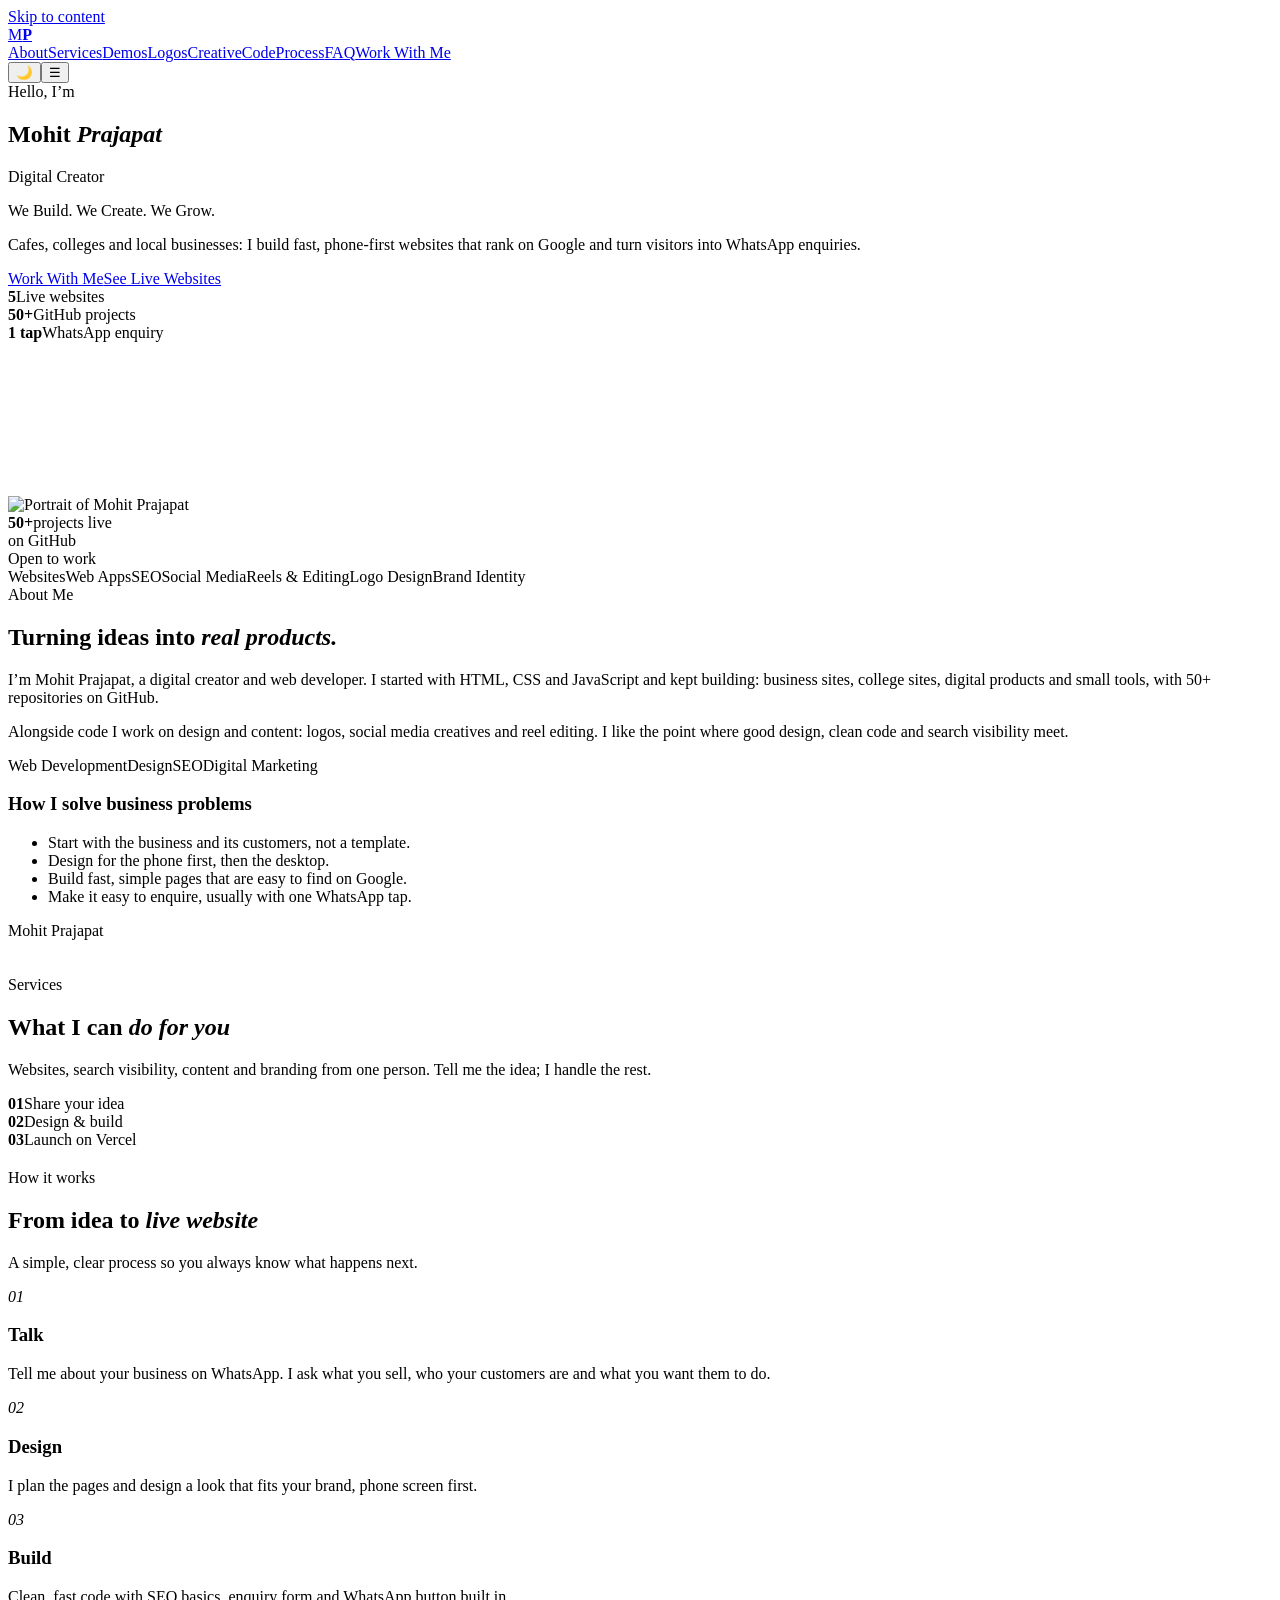
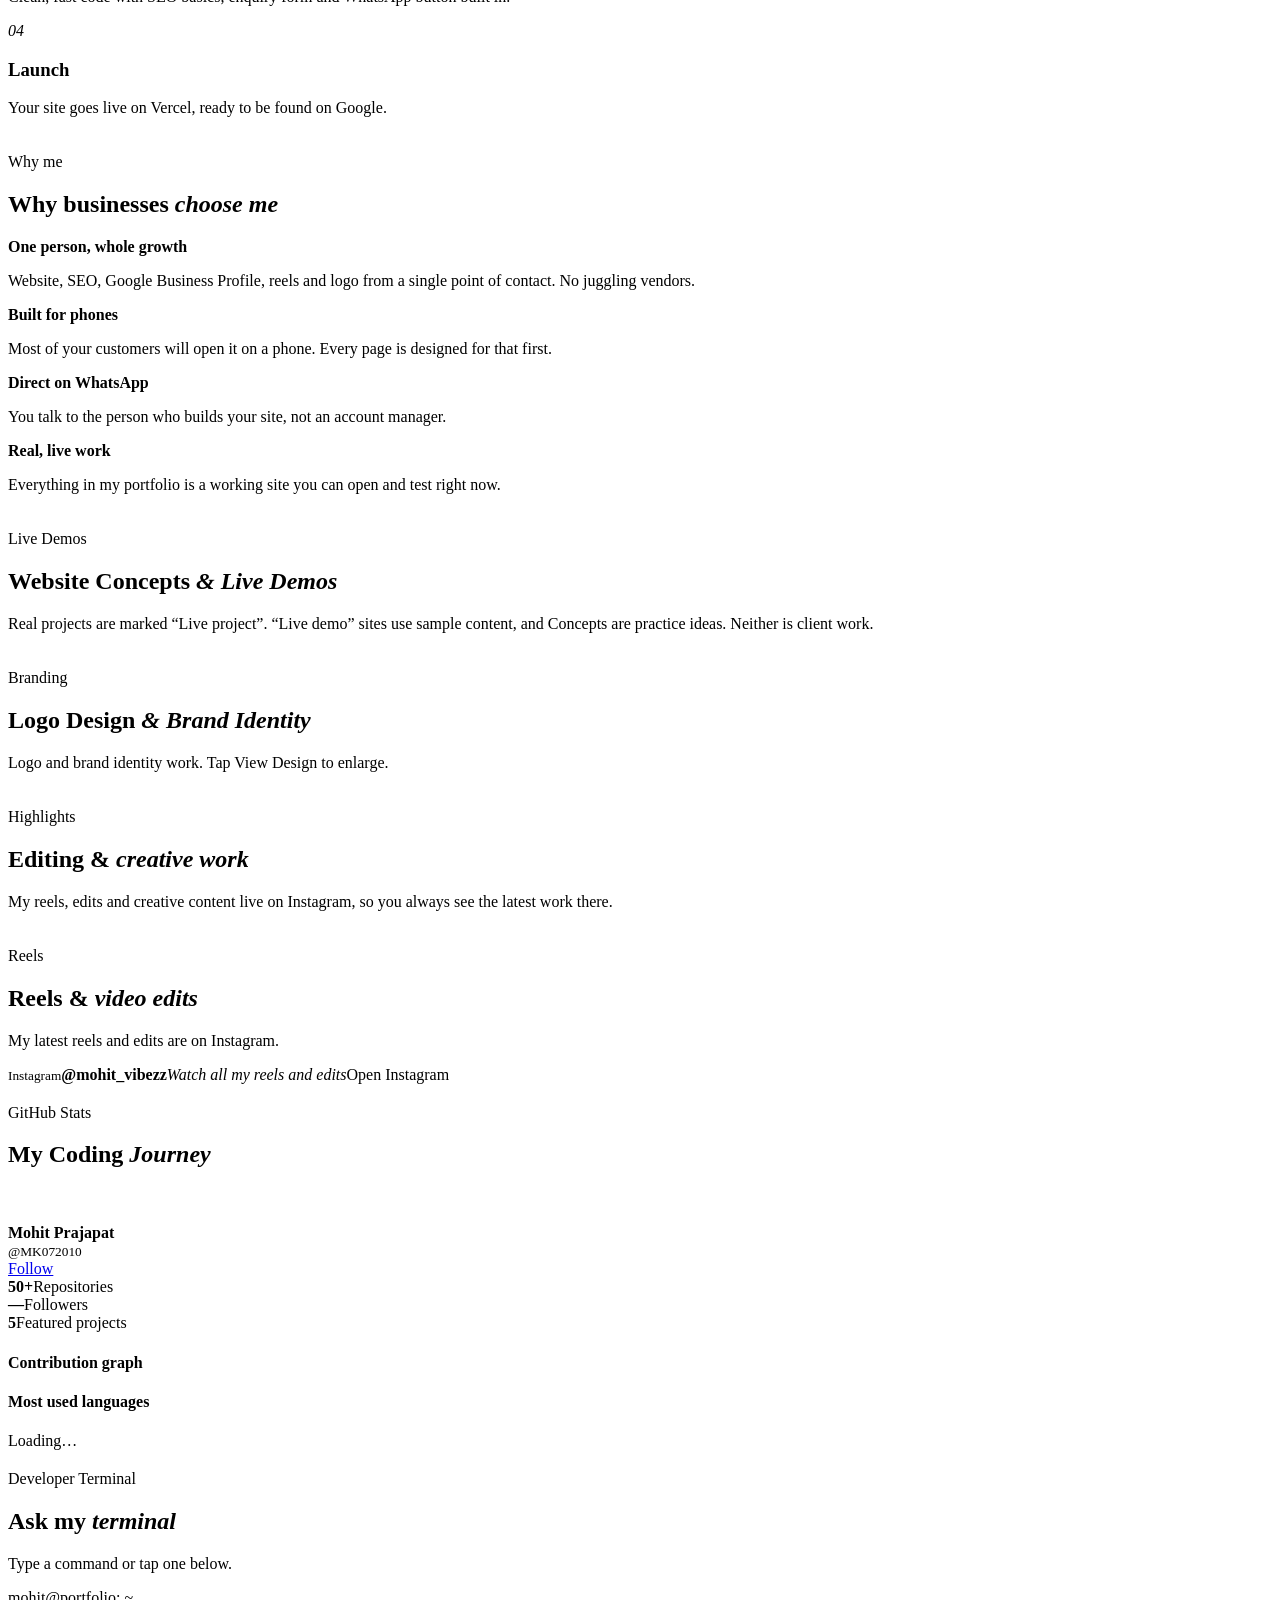
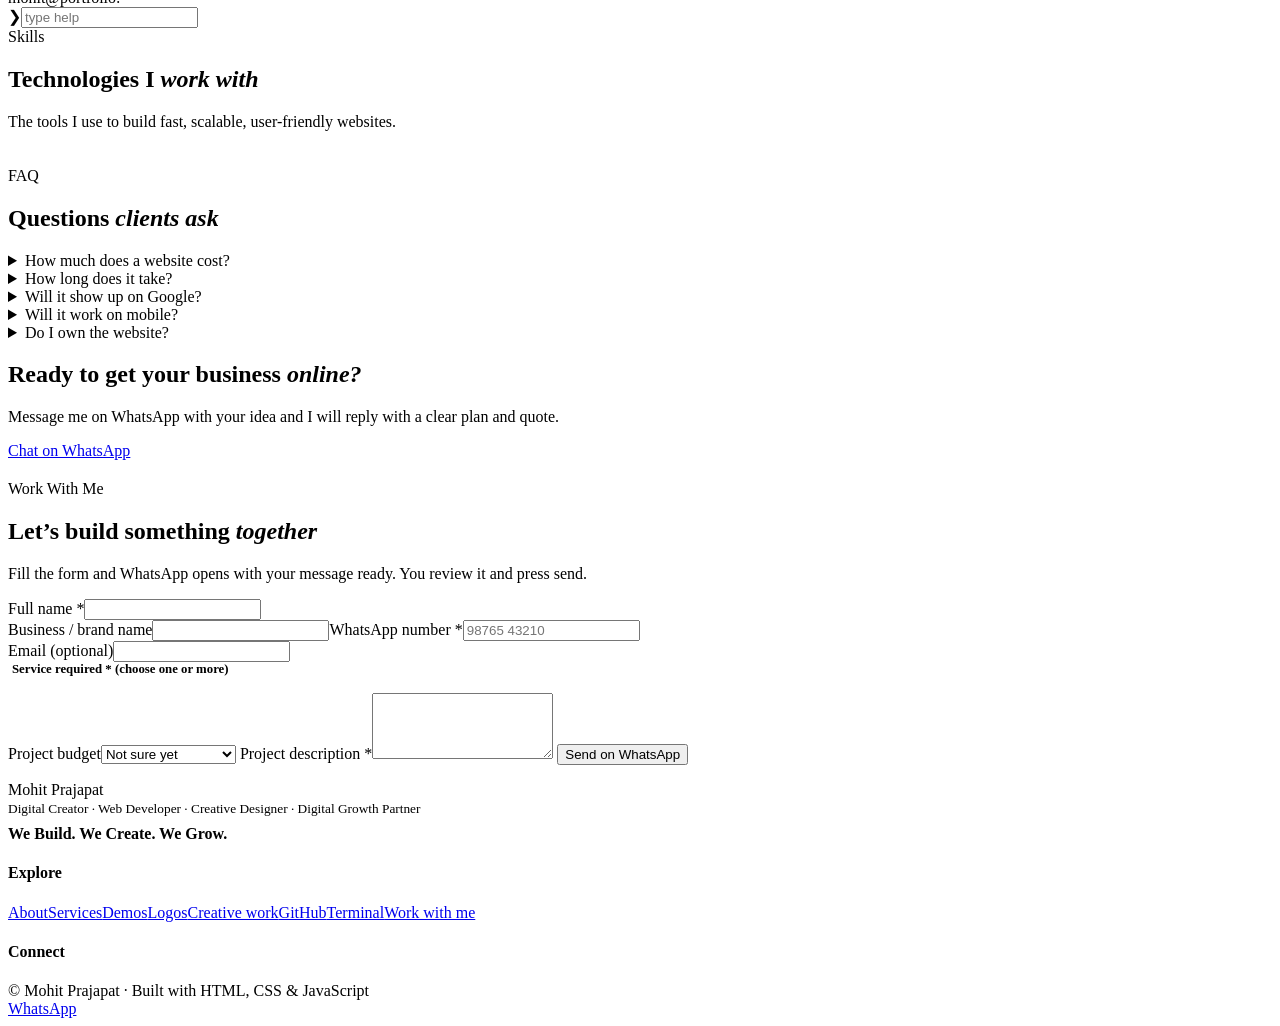
==== commit 945d2d33: "Add files via upload" ====
--- a/index.html
+++ b/index.html
@@ -1,203 +1,52 @@
 <!doctype html><html lang="en"><head><meta charset="utf-8"><meta name="viewport" content="width=device-width,initial-scale=1">
-<title>Mohit Prajapat — Web Developer</title>
-<meta name="description" content="Mohit Prajapat builds websites and web apps. 50+ projects on GitHub. Start an enquiry on WhatsApp.">
-<meta property="og:title" content="Mohit Prajapat — Web Developer"><meta property="og:image" content="https://mohit-prajapat.vercel.app/assets/og-image.png"><meta property="og:url" content="https://mohit-prajapat.vercel.app/"><meta name="twitter:image" content="https://mohit-prajapat.vercel.app/assets/og-image.png"><link rel="canonical" href="https://mohit-prajapat.vercel.app/"><meta property="og:description" content="Fast, phone-first websites and web apps. 50+ projects on GitHub."><meta property="og:type" content="website"><meta name="twitter:card" content="summary_large_image">
+<title>Mohit Prajapat — Digital Creator, Web Developer &amp; Designer</title>
+<meta name="description" content="Mohit Prajapat is a digital creator and web developer. Websites, SEO, social media, reels, logos and branding. We Build. We Create. We Grow.">
+<meta property="og:title" content="Mohit Prajapat — Digital Creator, Web Developer &amp; Designer"><meta property="og:image" content="https://mohit-prajapat.vercel.app/assets/og-image.png"><meta property="og:url" content="https://mohit-prajapat.vercel.app/"><meta name="twitter:image" content="https://mohit-prajapat.vercel.app/assets/og-image.png"><link rel="canonical" href="https://mohit-prajapat.vercel.app/"><meta property="og:description" content="Websites, SEO, social media, reels, logos and branding. We Build. We Create. We Grow."><meta property="og:type" content="website"><meta name="twitter:card" content="summary_large_image">
 <script>try{var t=localStorage.getItem("th")||(matchMedia("(prefers-color-scheme:dark)").matches?"dark":"light");document.documentElement.dataset.theme=t}catch(e){}</script>
-<script type="application/ld+json">{"@context":"https://schema.org","@type":"Person","name":"Mohit Prajapat","jobTitle":"Web Developer","url":"https://mohit-prajapat.vercel.app/","email":"mohitprajapat0024@gmail.com","sameAs":["https://github.com/MK072010","https://instagram.com/coder_mohit_"]}</script>
+<script type="application/ld+json">{"@context":"https://schema.org","@type":"Person","name":"Mohit Prajapat","jobTitle":"Digital Creator & Web Developer","url":"https://mohit-prajapat.vercel.app/","email":"mohitprajapat0024@gmail.com","sameAs":["https://github.com/MK072010","https://instagram.com/mohit_vibezz","https://instagram.com/tech_wala_mohit"]}</script>
 <script defer src="https://cdnjs.cloudflare.com/ajax/libs/three.js/r128/three.min.js"></script>
 <link rel="icon" href="assets/favicon.svg"><link rel="manifest" href="manifest.webmanifest"><meta name="theme-color" content="#f6f4ff">
 <link rel="preconnect" href="https://fonts.googleapis.com"><link rel="preconnect" href="https://fonts.gstatic.com" crossorigin>
 <link href="https://fonts.googleapis.com/css2?family=Inter:wght@400;500;600;700;800&family=Caveat:wght@600&display=swap" rel="stylesheet">
-<style>
-:root{--bg:#f6f4ff;--ink:#0f0c1d;--mut:#6a6783;--pur:#5b3df5;--p2:#8b6cff;--line:rgba(60,40,160,.12);--r:22px;--f:Inter,system-ui,-apple-system,"Segoe UI",sans-serif}
-*{box-sizing:border-box;margin:0;padding:0}html{scroll-behavior:smooth;scroll-padding-top:76px}
-body{font-family:var(--f);background:var(--bg);color:var(--ink);line-height:1.55;-webkit-font-smoothing:antialiased;overflow-x:hidden}
-a{color:inherit;text-decoration:none}img{max-width:100%;display:block}
-.w{width:min(1120px,100% - 36px);margin:auto}.sec{padding:64px 0}
-.pill{display:inline-flex;align-items:center;gap:8px;padding:6px 14px;border-radius:99px;background:#fff;border:1px solid var(--line);font-size:.8rem;font-weight:600;color:var(--pur)}
-h2{font-size:clamp(1.9rem,6vw,2.8rem);line-height:1.08;letter-spacing:-.035em;margin:14px 0 8px}h2 em,h1 em{font-style:normal;color:var(--pur)}
-.sub{color:var(--mut);max-width:560px}
-.btn{display:inline-flex;align-items:center;justify-content:center;gap:8px;padding:13px 22px;border-radius:14px;font-weight:700;font-size:.92rem;border:1px solid var(--line);background:#fff;cursor:pointer;font-family:inherit;color:var(--ink);transition:.25s}
-.btn:hover{transform:translateY(-2px)}.dk{background:var(--ink);color:#fff;border-color:var(--ink)}.pr{background:linear-gradient(135deg,var(--pur),var(--p2));color:#fff;border:0;box-shadow:0 14px 28px -12px rgba(91,61,245,.7)}.sm{padding:9px 18px;font-size:.84rem}
-/* nav */
-.nav{position:sticky;top:0;z-index:50;background:rgba(246,244,255,.86);backdrop-filter:blur(16px);border-bottom:1px solid var(--line)}
-.nav .w{display:flex;align-items:center;justify-content:space-between;height:64px}
-.logo{font-weight:800;font-size:1.3rem;letter-spacing:-.04em}.logo b{color:var(--pur)}
-#lk{display:none;position:absolute;left:0;right:0;top:64px;flex-direction:column;background:#fff;padding:10px 18px 18px;border-bottom:1px solid var(--line);gap:2px}
-#lk.open{display:flex}#lk a{padding:11px 0;font-weight:600;font-size:.95rem;color:#2a2840}#lk a.btn{color:#fff;margin-top:8px}
-.mb{font-size:1.5rem;background:none;border:0;cursor:pointer;color:var(--ink)}
-@media(min-width:900px){#lk{display:flex;position:static;flex-direction:row;align-items:center;gap:26px;padding:0;border:0;background:none}#lk a{padding:0;font-size:.88rem}#lk a:hover{color:var(--pur)}#lk a.btn{margin:0}.mb{display:none}}
-/* hero */
-.hero{padding:40px 0 30px;position:relative;overflow:hidden}
-.hero:before{content:"";position:absolute;width:520px;height:520px;border-radius:50%;background:radial-gradient(#b9a6ff,transparent 65%);right:-160px;top:-80px;opacity:.7}
-.hg{position:relative;display:grid;gap:34px;align-items:center}
-@media(min-width:900px){.hg{grid-template-columns:1.1fr .9fr}.hero{padding:70px 0 50px}}
-h1{font-size:clamp(2.6rem,10vw,4.6rem);line-height:1;letter-spacing:-.05em;margin:16px 0 8px;font-weight:800}
-h1 em{background:linear-gradient(90deg,var(--pur),var(--p2));-webkit-background-clip:text;color:transparent}
-.role{font-size:clamp(1.3rem,4.5vw,1.9rem);font-weight:700;letter-spacing:-.03em}.hd{color:var(--mut);margin:14px 0 22px;max-width:480px}
-.cta{display:flex;gap:10px;flex-wrap:wrap}
-.st{display:flex;gap:28px;margin-top:30px;flex-wrap:wrap}.st b{display:block;font-size:1.7rem;letter-spacing:-.04em}.st span{font-size:.78rem;color:var(--mut)}
-.ph{position:relative;max-width:380px;margin:auto;width:100%}
-.ph .fr{border-radius:34px;padding:8px;background:linear-gradient(145deg,#fff,#e6e0ff);box-shadow:0 40px 70px -34px rgba(60,30,180,.55)}
-.ph img{border-radius:27px;aspect-ratio:4/5;object-fit:cover;object-position:50% 12%;width:100%}
-.ch{position:absolute;padding:9px 14px;border-radius:14px;background:#fff;box-shadow:0 14px 30px -14px rgba(60,30,180,.5);font-weight:700;font-size:.8rem}
-.c1{left:-12px;top:34px;color:var(--pur)}.c2{right:-10px;bottom:70px}.c2:before{content:"";display:inline-block;width:8px;height:8px;border-radius:50%;background:#22c55e;margin-right:7px}
-.hand{position:absolute;right:-4px;top:-6px;font:600 1.15rem Caveat,cursive;color:var(--pur);transform:rotate(6deg);text-align:center;line-height:1.1}
-/* about */
-.ab{display:grid;gap:28px;align-items:center}@media(min-width:900px){.ab{grid-template-columns:1fr 1fr}}
-.cc{background:#fff;border:1px solid var(--line);border-radius:var(--r);padding:8px 20px;margin-top:20px;box-shadow:0 20px 40px -30px rgba(60,30,180,.4)}
-.cc a,.cc div{display:flex;gap:14px;align-items:center;padding:14px 0;border-bottom:1px solid var(--line);font-size:.92rem}.cc :last-child{border:0}.cc small{display:block;color:var(--mut);font-size:.74rem}
-.cc i{font-style:normal;width:38px;height:38px;border-radius:12px;background:#efebff;display:grid;place-items:center}
-.av{background:linear-gradient(135deg,#fff,#ece7ff);border:1px solid var(--line);border-radius:var(--r);padding:26px}.av h3{font-size:1.2rem;margin-bottom:6px}.av p{color:var(--mut);font-size:.93rem}
-.sig{font:600 2rem Caveat,cursive;color:var(--pur);margin-top:14px}
-/* projects */
-.top{display:flex;gap:16px;justify-content:space-between;align-items:end;flex-wrap:wrap}
-#q{padding:13px 16px;border-radius:14px;border:1px solid var(--line);background:#fff;font:inherit;font-size:.92rem;width:100%;max-width:280px}
-#fl{display:flex;gap:8px;overflow-x:auto;padding:20px 0 6px;scrollbar-width:none}#fl::-webkit-scrollbar{display:none}
-#fl button{white-space:nowrap;padding:8px 16px;border-radius:99px;border:1px solid var(--line);background:#fff;font:600 .82rem var(--f);color:var(--mut);cursor:pointer}
-#fl button.on{background:var(--pur);color:#fff;border-color:var(--pur)}
-#gr{display:grid;gap:16px;grid-template-columns:repeat(auto-fill,minmax(250px,1fr));margin-top:14px}
-.pc{background:#fff;border:1px solid var(--line);border-radius:var(--r);padding:12px;box-shadow:0 20px 40px -32px rgba(60,30,180,.5);transition:.3s;display:flex;flex-direction:column}.pc:hover{transform:translateY(-5px)}
-.th{position:relative;display:grid;place-items:center;aspect-ratio:16/10;border-radius:14px;overflow:hidden;color:rgba(255,255,255,.9);font-weight:800;font-size:3rem}
-.th img{position:absolute;inset:0;width:100%;height:100%;object-fit:cover}
-.pc h3{font-size:1rem;margin:12px 4px 2px;display:flex;justify-content:space-between;gap:8px}.pc p{color:var(--mut);font-size:.84rem;margin:0 4px 10px;flex:1}
-.tg{display:flex;gap:6px;flex-wrap:wrap;margin:0 4px 12px}.tg span{font-size:.72rem;padding:3px 10px;border-radius:99px;background:#f1eeff;color:#5a4fb0}
-.ac{display:flex;gap:8px}.ac .btn{flex:1;padding:9px 6px;font-size:.8rem}
-#more{margin:26px auto 0;display:flex}
-/* github */
-.gh{background:#0b0916;color:#fff;border-radius:28px;padding:22px;box-shadow:0 40px 70px -40px rgba(20,10,80,.8)}
-.gp{display:flex;gap:14px;align-items:center}.gp img{width:56px;height:56px;border-radius:50%;object-fit:cover;object-position:50% 10%;border:2px solid var(--p2)}.gp small{color:#9a96b8}
-.gs{display:grid;grid-template-columns:repeat(3,1fr);gap:10px;margin:20px 0;text-align:center}.gs div{background:rgba(255,255,255,.06);border-radius:16px;padding:14px 4px}.gs b{display:block;font-size:1.6rem;letter-spacing:-.04em}.gs span{font-size:.74rem;color:#9a96b8}
-.gh h4{font-size:.85rem;margin:14px 0 10px;color:#cfcaf5}
-.cg{background:#fff;border-radius:14px;padding:8px;overflow-x:auto}.cg img{min-width:620px;width:100%}
-.lg{display:flex;height:10px;border-radius:9px;overflow:hidden;margin-bottom:12px}.ll{display:flex;flex-wrap:wrap;gap:6px 18px;font-size:.8rem;color:#cfcaf5}.ll i{display:inline-block;width:9px;height:9px;border-radius:50%;margin-right:6px}
-/* skills */
-.sk{display:grid;gap:12px;grid-template-columns:repeat(auto-fill,minmax(130px,1fr));margin-top:26px}
-.sk div{background:#fff;border:1px solid var(--line);border-radius:18px;padding:18px 8px;text-align:center;font-weight:600;font-size:.84rem;transition:.3s}.sk div:hover{transform:translateY(-4px);border-color:var(--p2)}
-.sk b{display:grid;place-items:center;width:44px;height:44px;border-radius:13px;margin:0 auto 10px;color:#fff;font-size:.9rem}
-.lrn{margin-top:18px;padding:16px 22px;border-radius:18px;background:linear-gradient(90deg,#0f0c1d,#2a1a6e);color:#fff;font-weight:600;font-size:.9rem}
-/* contact */
-.ct{display:grid;gap:26px}@media(min-width:900px){.ct{grid-template-columns:1fr 1fr;align-items:start}}
-form{background:#fff;border:1px solid var(--line);border-radius:var(--r);padding:22px;display:grid;gap:14px;box-shadow:0 20px 40px -30px rgba(60,30,180,.4)}
-label{font-size:.8rem;font-weight:700;display:grid;gap:6px}input,select,textarea{font:inherit;font-weight:400;padding:12px 14px;border-radius:12px;border:1px solid var(--line);background:#faf9ff;width:100%}
-footer{padding:30px 0 40px;text-align:center;color:var(--mut);font-size:.84rem;border-top:1px solid var(--line)}
-@media(prefers-reduced-motion:reduce){*{transition:none!important;scroll-behavior:auto!important}}
-
-/* ===== richer look ===== */
-body{background:radial-gradient(60% 38% at 0% 0%,#e2d9ff 0,transparent 62%),radial-gradient(50% 36% at 100% 55%,#ffe4f3 0,transparent 62%),var(--bg)}
-.pill:before{content:"";width:7px;height:7px;border-radius:50%;background:linear-gradient(135deg,var(--pur),#ff7ac8)}
-.hero:after{content:"";position:absolute;inset:0;background:radial-gradient(rgba(91,61,245,.2) 1.3px,transparent 1.4px) 0 0/24px 24px;-webkit-mask-image:linear-gradient(#000,transparent 80%);mask-image:linear-gradient(#000,transparent 80%)}
-.hg{z-index:1}.hero h1{text-shadow:0 20px 50px rgba(91,61,245,.18)}
-.ph:before{content:"";position:absolute;inset:-12px;border-radius:46px;background:conic-gradient(#8b6cff,#ff7ac8,#5b3df5,#4dd5ff,#8b6cff);filter:blur(26px);opacity:.5;animation:sp 9s linear infinite}
-@keyframes sp{to{transform:rotate(360deg)}}
-.ph .fr{position:relative;z-index:1;background:linear-gradient(145deg,#fff,#ddd5ff)}.ph .hand,.ph .gc,.ph .ch{z-index:2}
-.gc{position:absolute;border:1px solid rgba(255,255,255,.9);border-radius:18px;box-shadow:0 24px 50px -22px rgba(30,15,100,.7);animation:fl 6s ease-in-out infinite}
-@keyframes fl{50%{transform:translateY(-9px)}}
-.code{left:-26px;bottom:-26px;background:#0f0c1d;color:#d9d2ff;padding:12px 16px 14px;border-color:#2a2460}
-.code u{display:inline-block;width:8px;height:8px;border-radius:50%;background:#ff6159;margin:0 4px 8px 0}.code u+u{background:#ffbd2e}.code u+u+u{background:#28c840}
-.code pre{font:500 .68rem/1.55 ui-monospace,Menlo,Consolas,monospace}.code .k{color:#b9a6ff}.code .s{color:#7ee787}
-.stat{right:-16px;top:78px;background:rgba(255,255,255,.82);backdrop-filter:blur(14px);padding:12px 16px;display:flex;gap:10px;align-items:center;animation-delay:-3s}
-.stat b{font-size:1.7rem;letter-spacing:-.05em;background:linear-gradient(135deg,var(--pur),#ff7ac8);-webkit-background-clip:text;color:transparent}.stat span{font-size:.72rem;color:var(--mut);line-height:1.25}
-.c2{right:auto;left:18px;bottom:auto;top:-14px}
-.mq{overflow:hidden;background:linear-gradient(90deg,#0f0c1d,#2a1a6e 55%,#0f0c1d);color:#fff;transform:rotate(-1.2deg);margin:28px -10px 8px;padding:15px 0;box-shadow:0 20px 40px -24px rgba(30,15,100,.8)}
-#mqi{display:flex;gap:44px;width:max-content;animation:mq 26s linear infinite;font-weight:700;letter-spacing:.04em;text-transform:uppercase;font-size:.85rem}
-#mqi span:after{content:"✦";color:#b9a6ff;margin-left:44px}@keyframes mq{to{transform:translateX(-50%)}}
-#about{background:linear-gradient(180deg,rgba(255,255,255,.9),rgba(255,255,255,0));border-radius:44px 44px 0 0;margin-top:20px}
-.av{position:relative;overflow:hidden;box-shadow:0 30px 60px -36px rgba(60,30,180,.6)}.av:before{content:"{ }";position:absolute;right:16px;top:-8px;font:800 6rem ui-monospace,monospace;color:rgba(91,61,245,.09)}
-.th{font-size:2.2rem;place-items:end end;padding:8px 14px}
-.th:before{content:"";position:absolute;z-index:1;left:12px;right:12px;top:12px;height:22px;border-radius:9px 9px 0 0;background:radial-gradient(circle at 12px 50%,rgba(255,255,255,.8) 3px,transparent 4px),radial-gradient(circle at 24px 50%,rgba(255,255,255,.55) 3px,transparent 4px),radial-gradient(circle at 36px 50%,rgba(255,255,255,.35) 3px,transparent 4px),rgba(255,255,255,.2)}
-.th:after{content:"";position:absolute;z-index:1;left:12px;right:12px;top:46px;height:70px;background:linear-gradient(rgba(255,255,255,.5),rgba(255,255,255,.5)) 0 0/58% 11px no-repeat,linear-gradient(rgba(255,255,255,.28),rgba(255,255,255,.28)) 0 20px/88% 6px no-repeat,linear-gradient(rgba(255,255,255,.28),rgba(255,255,255,.28)) 0 32px/70% 6px no-repeat,linear-gradient(rgba(255,255,255,.6),rgba(255,255,255,.6)) 0 48px/30% 14px no-repeat;border-radius:4px}
-.th img{z-index:2}.pc{position:relative}.pc:hover{border-color:rgba(139,108,255,.65);box-shadow:0 36px 60px -30px rgba(91,61,245,.65)}
-.btn.pr,.btn.dk{background-size:200% 100%}.btn.pr:hover{box-shadow:0 18px 34px -10px rgba(91,61,245,.9)}
-.dk2{background:radial-gradient(60% 70% at 85% 0%,#4126c9 0,transparent 62%),radial-gradient(50% 60% at 0% 100%,#8a1f7a 0,transparent 60%),#0b0916;color:#fff;border-radius:40px;margin:30px 10px;padding:70px 0}
-.dk2 .sub{color:#b4b0d6}.dk2 .pill{background:rgba(255,255,255,.1);color:#e2dbff;border-color:rgba(255,255,255,.2)}.dk2 h2 em{color:#b9a6ff}
-.dk2 .sk div{background:rgba(255,255,255,.07);border-color:rgba(255,255,255,.14);color:#fff;backdrop-filter:blur(10px)}.dk2 .sk b{box-shadow:0 14px 26px -10px rgba(0,0,0,.8)}
-.dk2 .lrn{background:rgba(255,255,255,.1);border:1px solid rgba(255,255,255,.18)}
-#contact form{border-color:rgba(139,108,255,.35);box-shadow:0 40px 70px -40px rgba(91,61,245,.6)}
-.rv{opacity:0;transform:translateY(26px);transition:opacity .8s,transform .8s cubic-bezier(.22,1,.36,1)}.rv.in{opacity:1;transform:none}
-@media(min-width:900px){.nav{top:12px;background:none;border:0;backdrop-filter:none}.nav .w{background:rgba(255,255,255,.78);backdrop-filter:blur(18px);border:1px solid var(--line);border-radius:99px;padding:0 10px 0 26px;box-shadow:0 18px 40px -26px rgba(60,30,180,.55)}}
-@media(max-width:560px){.code{left:-8px}.stat{right:-6px}.dk2{margin:24px 6px;border-radius:30px}}
-@media(prefers-reduced-motion:reduce){.ph:before,.gc,#mqi{animation:none}}
-
-/* ===== v3: dark mode, 3D hero, terminal, motion ===== */
-#pb{position:fixed;top:0;left:0;right:0;height:3px;z-index:99;background:linear-gradient(90deg,var(--pur),#ff7ac8);transform:scaleX(0);transform-origin:0}
-.ia{display:flex;align-items:center;gap:4px}.tb{font-size:1.15rem;background:none;border:1px solid var(--line);border-radius:12px;width:38px;height:38px;cursor:pointer;transition:.3s}.tb:hover{transform:rotate(20deg) scale(1.08)}
-@media(min-width:900px){.ia{margin-left:14px}}
-.btn:active{transform:scale(.96)}
-#c3{position:absolute;left:-46px;top:-46px;width:calc(100% + 92px);height:calc(100% + 92px);z-index:0;pointer-events:none}
-.ph .fr{transform:perspective(900px) rotateX(var(--rx,0deg)) rotateY(var(--ry,0deg));transition:transform .2s ease-out}
-.fc{position:absolute;inset:0;pointer-events:none;z-index:0}
-.fc span{position:absolute;left:var(--x);top:var(--y);font:600 .74rem ui-monospace,Menlo,Consolas,monospace;color:var(--pur);background:rgba(255,255,255,.7);border:1px solid var(--line);padding:5px 10px;border-radius:10px;backdrop-filter:blur(6px);opacity:.75;animation:fl 7s ease-in-out var(--d) infinite}
-@media(max-width:899px){.fc span:nth-child(n+5){display:none}}
-.pc{animation:cin .65s cubic-bezier(.22,1,.36,1) both;animation-delay:calc(var(--i,0)*55ms);transform:perspective(800px) rotateX(var(--rx,0deg)) rotateY(var(--ry,0deg))}
-.pc:hover{transform:perspective(800px) translateY(-6px) rotateX(var(--rx,0deg)) rotateY(var(--ry,0deg))}
-@keyframes cin{from{opacity:0;transform:translateY(28px) scale(.96)}}
-.tm{background:#0b0916;color:#d9d2ff;border-radius:20px;overflow:hidden;margin-top:22px;font:500 .85rem/1.6 ui-monospace,Menlo,Consolas,monospace;box-shadow:0 40px 70px -40px rgba(91,61,245,.7);border:1px solid #2a2460}
-.tbar{display:flex;gap:6px;align-items:center;padding:12px 14px;background:#161226;font-size:.74rem;color:#9a96b8}.tbar u{width:10px;height:10px;border-radius:50%;background:#ff6159}.tbar u+u{background:#ffbd2e}.tbar u+u+u{background:#28c840}.tbar span{margin-left:10px}
-#to{height:240px;overflow:auto;padding:14px 16px;white-space:pre-wrap}#to .cm{color:#b9a6ff}
-#tf{display:flex;gap:8px;padding:12px 16px;border-top:1px solid #2a2460}#tf span{color:#7ee787}#tf input{flex:1;min-width:0;background:none;border:0;color:#fff;font:inherit;font-size:16px;outline:0;padding:0}
-.tc{display:flex;gap:8px;flex-wrap:wrap;margin-top:12px}
-html[data-theme=dark]{--bg:#0b0916;--ink:#f1eeff;--mut:#a9a5c9;--line:rgba(180,160,255,.17)}
-html[data-theme=dark] body{background:radial-gradient(60% 38% at 0% 0%,#241552 0,transparent 62%),radial-gradient(50% 36% at 100% 55%,#3a123a 0,transparent 62%),var(--bg)}
-html[data-theme=dark] .nav{background:rgba(11,9,22,.86)}html[data-theme=dark] #lk{background:#120e24}html[data-theme=dark] #lk a{color:#e6e0ff}html[data-theme=dark] #lk a.btn{color:#fff}
-@media(min-width:900px){html[data-theme=dark] .nav .w{background:rgba(20,16,40,.82)}}
-html[data-theme=dark] .btn{background:#1a1530;color:var(--ink)}html[data-theme=dark] .btn.dk{background:#f1eeff;color:#0f0c1d}html[data-theme=dark] .btn.pr{background:linear-gradient(135deg,var(--pur),var(--p2));color:#fff}
-html[data-theme=dark] .pill,html[data-theme=dark] .cc,html[data-theme=dark] .pc,html[data-theme=dark] form,html[data-theme=dark] #q,html[data-theme=dark] #fl button,html[data-theme=dark] .ch,html[data-theme=dark] .stat,html[data-theme=dark] .fc span{background:#1a1530}
-html[data-theme=dark] #fl button.on{background:var(--pur)}html[data-theme=dark] .av{background:linear-gradient(135deg,#1a1530,#241d45)}
-html[data-theme=dark] input,html[data-theme=dark] select,html[data-theme=dark] textarea{background:#120e24;color:var(--ink)}
-html[data-theme=dark] .tg span{background:#2a2160;color:#c9bfff}html[data-theme=dark] .cc i{background:#2a2160}html[data-theme=dark] .ph .fr{background:linear-gradient(145deg,#2a2460,#150f33)}
-html[data-theme=dark] #about{background:linear-gradient(180deg,rgba(255,255,255,.05),transparent)}html[data-theme=dark] .th{color:#fff}
-html[data-theme=dark] .stat span{color:#a9a5c9}
-@media(prefers-reduced-motion:reduce){.pc,.fc span{animation:none}.ph .fr{transition:none}}
-
-/* ===== v4 ===== */
-#tf{background:none;border:0;border-top:1px solid #2a2460;border-radius:0;box-shadow:none}html[data-theme=dark] #tf{background:none}
-.tw:after{content:"|";margin-left:2px;color:var(--pur);animation:bl 1s steps(1) infinite}@keyframes bl{50%{opacity:0}}
-.pc:before{content:"";position:absolute;inset:0;border-radius:inherit;pointer-events:none;opacity:0;transition:opacity .3s;background:radial-gradient(240px circle at var(--mx,50%) var(--my,50%),rgba(139,108,255,.2),transparent 70%)}.pc:hover:before{opacity:1}
-.svc{display:grid;gap:14px;grid-template-columns:repeat(auto-fit,minmax(240px,1fr));margin-top:26px}.svc div{background:#fff;border:1px solid var(--line);border-radius:var(--r);padding:22px;transition:.3s}.svc div:hover{transform:translateY(-5px);border-color:var(--p2)}.svc i{font-style:normal;font-size:1.6rem;display:block;margin-bottom:10px}.svc h3{font-size:1.05rem;margin-bottom:4px}.svc p{color:var(--mut);font-size:.88rem}
-html[data-theme=dark] .svc div{background:#1a1530}
-#wa{position:fixed;right:16px;bottom:16px;z-index:60;display:flex;align-items:center;gap:8px;padding:0 18px;height:50px;border-radius:99px;background:#25d366;color:#fff;font-weight:700;font-size:.9rem;box-shadow:0 14px 30px -10px rgba(37,211,102,.7);transition:.3s}#wa:hover{transform:translateY(-3px)}
-@media(prefers-reduced-motion:reduce){.tw:after{animation:none}}
-
-/* ===== v5: depth + polish ===== */
-.pc{transform-style:preserve-3d}.pc .th{transform:translateZ(26px);box-shadow:0 22px 34px -18px rgba(30,15,100,.55)}.pc h3{transform:translateZ(14px)}
-.svc>div,.sk>div{transform:perspective(800px) rotateX(var(--rx,0deg)) rotateY(var(--ry,0deg));transform-style:preserve-3d}
-.svc>div:hover,.sk>div:hover{transform:perspective(800px) translateY(-5px) rotateX(var(--rx,0deg)) rotateY(var(--ry,0deg))}
-.svc h3,.sk b{transform:translateZ(22px)}
-.svc i{font:800 .85rem var(--f);color:var(--pur);letter-spacing:.14em;margin-bottom:12px}
-.steps{display:grid;grid-template-columns:repeat(3,1fr);gap:10px;margin-top:14px}.steps div{display:flex;gap:10px;align-items:center;padding:14px 16px;border-radius:16px;background:rgba(91,61,245,.07);border:1px dashed var(--line);font-weight:600;font-size:.85rem}.steps b{color:var(--pur)}
-@media(max-width:560px){.steps{grid-template-columns:1fr}}
-.ph img{height:auto}
-.stat{top:auto;bottom:34px;right:-6px}
-.st{display:grid;grid-template-columns:repeat(3,1fr);gap:14px;max-width:420px}.st span{display:block;line-height:1.3}
-</style></head><body><div id="pb"></div>
+<link rel="stylesheet" href="css/style.css"><link rel="stylesheet" href="css/upgrade.css"><link rel="stylesheet" href="css/upgrade2.css"><link rel="stylesheet" href="css/reels.css">
+</head>
+<body><a class="skip" href="#main">Skip to content</a><div id="pb"></div>
 <header class="nav"><div class="w"><a class="logo" href="#top">M<b>P</b></a>
-<nav id="lk"><a href="#about">About</a><a href="#projects">Projects</a><a href="#skills">Skills</a><a href="#github">GitHub</a><a href="#services">Services</a><a href="#terminal">Terminal</a><a href="#contact">Contact</a><a class="btn pr sm" href="#contact">Hire Me</a></nav>
+<nav id="lk"><a href="#about">About</a><a href="#services">Services</a><a href="#demos">Demos</a><a href="#logos">Logos</a><a href="#creative">Creative</a><a href="#github">Code</a><a href="#process">Process</a><a href="#faq">FAQ</a><a class="btn pr sm" href="#work">Work With Me</a></nav>
 <div class="ia"><button class="tb" id="tm" aria-label="Toggle dark mode">🌙</button><button class="mb" id="mb" aria-label="Menu" aria-expanded="false">☰</button></div></div></header>
-<main>
+<main id="main">
 <section class="hero" id="top"><div class="w hg"><div>
-<span class="pill">Hello, I’m</span><h1>Mohit <em>Prajapat</em></h1><p class="role"><span id="tw" class="tw">Web Developer</span></p>
-<p class="hd">I build fast, phone-first websites and web apps for businesses, colleges and brands, with clean code and a clear purpose.</p>
-<div class="cta"><a class="btn dk" href="#projects">View My Projects →</a><a class="btn" href="https://wa.me/919694801604" target="_blank" rel="noopener">Chat on WhatsApp</a></div>
-<div class="st"><div><b>50+</b><span>Projects on GitHub</span></div><div><b>6</b><span>Featured projects</span></div><div><b>100%</b><span>Phone-first</span></div></div></div>
+<span class="pill">Hello, I’m</span><h1>Mohit <em>Prajapat</em></h1><p class="role"><span id="tw" class="tw">Digital Creator</span></p><p class="tag">We Build. We Create. We Grow.</p>
+<p class="hd">Cafes, colleges and local businesses: I build fast, phone-first websites that rank on Google and turn visitors into WhatsApp enquiries.</p>
+<div class="cta"><a class="btn pr" href="#work">Work With Me</a><a class="btn dk" href="#demos">See Live Websites</a></div>
+<div class="st"><div><b>5</b><span>Live websites</span></div><div><b>50+</b><span>GitHub projects</span></div><div><b>1 tap</b><span>WhatsApp enquiry</span></div></div></div>
 <div class="ph"><canvas id="c3" aria-hidden="true"></canvas><div class="fr"><img src="assets/mohit-profile.jpg" alt="Portrait of Mohit Prajapat" width="720" height="900"></div><div class="gc stat"><b>50+</b><span>projects live<br>on GitHub</span></div><span class="ch c2">Open to work</span></div></div></section>
 
-<div class="mq"><div id="mqi"><span>Websites</span><span>Web Apps</span><span>Landing Pages</span><span>Dashboards</span><span>College Sites</span><span>Digital Products</span></div></div>
+<div class="mq"><div id="mqi"><span>Websites</span><span>Web Apps</span><span>SEO</span><span>Social Media</span><span>Reels &amp; Editing</span><span>Logo Design</span><span>Brand Identity</span></div></div>
 <section class="sec" id="about"><div class="w ab"><div><span class="pill">About Me</span><h2>Turning ideas into <em>real products.</em></h2>
-<p class="sub">I’m Mohit Prajapat, a web developer who loves building useful things: business sites, college sites, digital products and interactive tools.</p>
-<div class="cc"><a href="mailto:mohitprajapat0024@gmail.com"><i>✉</i><span><small>Email</small>mohitprajapat0024@gmail.com</span></a><a href="tel:+919694801604"><i>☎</i><span><small>Phone</small>+91 96948 01604</span></a><a href="https://instagram.com/coder_mohit_" target="_blank" rel="noopener"><i>◎</i><span><small>Instagram</small>@coder_mohit_</span></a></div></div>
-<div class="av"><h3>What I do</h3><p>Websites, web applications, landing pages and dashboards, designed phone-first and shipped on Vercel. Tell me the idea; I’ll turn it into something people can use.</p><p class="sig">Mohit Prajapat</p></div></div></section>
+<p class="sub">I’m Mohit Prajapat, a digital creator and web developer. I started with HTML, CSS and JavaScript and kept building: business sites, college sites, digital products and small tools, with 50+ repositories on GitHub.</p>
+<p class="sub" style="margin-top:12px">Alongside code I work on design and content: logos, social media creatives and reel editing. I like the point where good design, clean code and search visibility meet.</p>
+<div class="tags"><span>Web Development</span><span>Design</span><span>SEO</span><span>Digital Marketing</span></div></div>
+<div class="av"><h3>How I solve business problems</h3><ul class="lst"><li>Start with the business and its customers, not a template.</li><li>Design for the phone first, then the desktop.</li><li>Build fast, simple pages that are easy to find on Google.</li><li>Make it easy to enquire, usually with one WhatsApp tap.</li></ul><p class="sig">Mohit Prajapat</p></div></div></section>
 
-<section class="sec" id="projects" style="padding-top:20px"><div class="w"><div class="top"><div><span class="pill">My Projects</span><h2>Selected <em>Work</em></h2><p class="sub">A few projects I’m proud of. 50+ more on my GitHub.</p></div><input id="q" style="display:none" type="search" placeholder="Search projects…" aria-label="Search projects"></div>
+
+<section class="sec" id="services" style="padding-top:20px"><div class="w"><div class="sh"><span class="pill">Services</span><h2>What I can <em>do for you</em></h2><p class="sub">Websites, search visibility, content and branding from one person. Tell me the idea; I handle the rest.</p></div><div class="sg" id="sg"></div>
+<div class="steps"><div><b>01</b><span>Share your idea</span></div><div><b>02</b><span>Design &amp; build</span></div><div><b>03</b><span>Launch on Vercel</span></div></div></section>
+
+<section class="sec" id="process" style="padding-top:20px"><div class="w"><div class="sh"><span class="pill">How it works</span><h2>From idea to <em>live website</em></h2><p class="sub">A simple, clear process so you always know what happens next.</p></div>
+<div class="pr4"><div><i>01</i><h3>Talk</h3><p>Tell me about your business on WhatsApp. I ask what you sell, who your customers are and what you want them to do.</p></div><div><i>02</i><h3>Design</h3><p>I plan the pages and design a look that fits your brand, phone screen first.</p></div><div><i>03</i><h3>Build</h3><p>Clean, fast code with SEO basics, enquiry form and WhatsApp button built in.</p></div><div><i>04</i><h3>Launch</h3><p>Your site goes live on Vercel, ready to be found on Google.</p></div></div></div></section>
+<section class="sec" id="why" style="padding-top:20px"><div class="w"><div class="sh"><span class="pill">Why me</span><h2>Why businesses <em>choose me</em></h2></div>
+<div class="wy"><div><b>One person, whole growth</b><p>Website, SEO, Google Business Profile, reels and logo from a single point of contact. No juggling vendors.</p></div><div><b>Built for phones</b><p>Most of your customers will open it on a phone. Every page is designed for that first.</p></div><div><b>Direct on WhatsApp</b><p>You talk to the person who builds your site, not an account manager.</p></div><div><b>Real, live work</b><p>Everything in my portfolio is a working site you can open and test right now.</p></div></div></div></section>
+<section class="sec" id="demos" style="padding-top:20px"><div class="w"><div class="sh"><span class="pill">Live Demos</span><h2>Website Concepts <em>&amp; Live Demos</em></h2><p class="sub">Real projects are marked “Live project”. “Live demo” sites use sample content, and Concepts are practice ideas. Neither is client work.</p></div><div id="demos-grid"></div></div></section>
+<section class="sec" id="logos" style="padding-top:20px"><div class="w"><div class="sh"><span class="pill">Branding</span><h2>Logo Design <em>&amp; Brand Identity</em></h2><p class="sub">Logo and brand identity work. Tap View Design to enlarge.</p></div><div id="logos-grid"></div></div></section>
+<section class="sec" id="creative" style="padding-top:20px"><div class="w"><div class="sh"><span class="pill">Highlights</span><h2>Editing &amp; <em>creative work</em></h2><p class="sub">My reels, edits and creative content live on Instagram, so you always see the latest work there.</p></div><div class="g3 hl" id="creative-hl"></div><div id="creative-grid"></div></div></section>
+<section class="sec" id="reels" style="padding-top:20px"><div class="w"><div class="sh"><span class="pill">Reels</span><h2>Reels &amp; <em>video edits</em></h2><p class="sub">My latest reels and edits are on Instagram.</p></div><a id="reels-cta" class="rcta" target="_blank" rel="noopener"><span><small>Instagram</small><b id="reels-h">@mohit_vibezz</b><em>Watch all my reels and edits</em></span><span class="btn pr">Open Instagram</span></a></div></section>
+<section class="sec" id="projects" hidden style="padding-top:20px"><div class="w"><div class="top"><div><span class="pill">GitHub Projects</span><h2>Code <em>archive</em></h2><p class="sub">A few projects I’m proud of. 50+ more on my GitHub.</p></div><input id="q" style="display:none" type="search" placeholder="Search projects…" aria-label="Search projects"></div>
 <div id="fl" style="display:none" role="group" aria-label="Filter projects"></div><div id="gr"></div><button class="btn" id="more" hidden>Show more</button><a class="btn" style="margin:26px auto 0;display:flex;width:fit-content" href="https://github.com/MK072010?tab=repositories" target="_blank" rel="noopener">See all repos on GitHub →</a></div></section>
-
-<section class="sec" id="services" style="padding-top:20px"><div class="w"><span class="pill">Services</span><h2>What I can <em>build for you</em></h2><p class="sub">Tell me the idea. I handle design, code and launch.</p>
-<div class="svc"><div><i>01</i><h3>Business Websites</h3><p>Fast, phone-first sites that make your brand look sharp and bring in enquiries.</p></div><div><i>02</i><h3>Web Apps &amp; Dashboards</h3><p>Custom tools, booking flows and dashboards built around how you work.</p></div><div><i>03</i><h3>Landing Pages</h3><p>One focused page designed to turn visitors into WhatsApp enquiries.</p></div></div>
-<div class="steps"><div><b>01</b><span>Share your idea</span></div><div><b>02</b><span>Design &amp; build</span></div><div><b>03</b><span>Launch on Vercel</span></div></div></div></section>
 
 <section class="sec" id="github" style="padding-top:20px"><div class="w"><span class="pill">GitHub Stats</span><h2>My Coding <em>Journey</em></h2><br>
 <div class="gh"><div class="gp"><img src="assets/mohit-profile.jpg" alt=""><div><b>Mohit Prajapat</b><br><small>@MK072010</small></div><a class="btn sm" style="margin-left:auto" href="https://github.com/MK072010" target="_blank" rel="noopener">Follow</a></div>
-<div class="gs"><div><b id="sr">50+</b><span>Repositories</span></div><div><b id="sf">—</b><span>Followers</span></div><div><b>6</b><span>Featured projects</span></div></div>
+<div class="gs"><div><b id="sr">50+</b><span>Repositories</span></div><div><b id="sf">—</b><span>Followers</span></div><div><b>5</b><span>Featured projects</span></div></div>
 <h4>Contribution graph</h4><div class="cg"><img src="https://ghchart.rshah.org/5b3df5/MK072010" alt="GitHub contribution graph" loading="lazy" onerror="this.parentNode.hidden=true"></div>
 <h4>Most used languages</h4><div class="lg" id="lg"></div><div class="ll" id="ll">Loading…</div></div></div></section>
 
@@ -206,91 +55,28 @@
 <section class="sec dk2" id="skills"><div class="w"><span class="pill">Skills</span><h2>Technologies I <em>work with</em></h2><p class="sub">The tools I use to build fast, scalable, user-friendly websites.</p>
 <div class="sk" id="sk"></div></div></section>
 
-<section class="sec" id="contact" style="padding-top:20px"><div class="w ct"><div><span class="pill">Get in Touch</span><h2>Let’s work <em>together</em></h2><p class="sub">Have a project in mind? Send a message; it opens in WhatsApp so you can review it before sending.</p>
-<div class="cc"><a href="mailto:mohitprajapat0024@gmail.com"><i>✉</i><span><small>Email</small>mohitprajapat0024@gmail.com</span></a><a href="tel:+919694801604"><i>☎</i><span><small>Phone</small>+91 96948 01604</span></a><a href="https://github.com/MK072010" target="_blank" rel="noopener"><i>⌥</i><span><small>GitHub</small>MK072010</span></a></div></div>
-<form id="f"><label>Your name<input id="fn" required maxlength="60"></label><label>Project type<select id="ft"><option>Business website</option><option>Web application</option><option>Landing page</option><option>College / educational site</option><option>Something else</option></select></label><label>Message<textarea id="fm" rows="4" required maxlength="700"></textarea></label><button class="btn pr" type="submit">Send on WhatsApp →</button></form></div></section>
-</main><footer><div class="w">© <span id="yr"></span> Mohit Prajapat · Built with HTML, CSS &amp; JavaScript</div></footer>
-<a id="wa" href="https://wa.me/919694801604" target="_blank" rel="noopener" aria-label="Chat on WhatsApp">WhatsApp</a>
-<script>
-const $=s=>document.querySelector(s),esc=s=>String(s??"").replace(/[&<>"']/g,c=>({"&":"&amp;","<":"&lt;",">":"&gt;",'"':"&quot;","'":"&#39;"}[c]));
-$("#yr").textContent=new Date().getFullYear();
-const mb=$("#mb"),lk=$("#lk");mb.onclick=()=>mb.setAttribute("aria-expanded",lk.classList.toggle("open"));lk.onclick=e=>{if(e.target.tagName=="A"){lk.classList.remove("open");mb.setAttribute("aria-expanded","false")}};
-// skills
-const SK=[["HTML","HT","#e44d26"],["CSS","CS","#2965f1"],["Vanilla JS","JS","#d4a800"],["TypeScript","TS","#3178c6"],["JSX","JSX","#149eca"],["Three.js","3JS","#111827"],["Google SEO","SEO","#34a853"],["Responsive UI","RS","#5b3df5"],["Git","Gi","#f05032"],["GitHub","GH","#24292f"],["Vercel","Vc","#000"]];
-$("#sk").innerHTML=SK.map(s=>`<div><b style="background:${s[2]}">${s[1]}</b>${s[0]}</div>`).join("");
-// projects: featured (checked live sites) + GitHub API
-const G=["linear-gradient(135deg,#a3153c,#4d0a1f)","linear-gradient(135deg,#2a2a33,#0f0c1d)","linear-gradient(135deg,#8b6cff,#5b3df5)","linear-gradient(135deg,#0ea5a4,#1d4ed8)","linear-gradient(135deg,#f59e0b,#ef4444)"];
-const FT=[
-{n:"Dear Moments",id:"dear-moments",u:"https://dear-moments.in/",l:"Digital Product",d:"Digital memory pages for proposals, weddings, birthdays and anniversaries."},
-{n:"MB Cafe",id:"mb-cafe",u:"https://mb-cafe-ten.vercel.app/",l:"Food & Hospitality",d:"Open-roof coffee and fast food cafe site with menu and table booking."},
-{n:"Thevan Garden Diaries",id:"theaven-garden-cafe",u:"https://theaven-garden-cafe.vercel.app/",l:"Food & Hospitality",d:"Garden cafe site in Jaipur with story, menu, gallery and WhatsApp table booking."},
-{n:"Samarth College",id:"samarth-college",u:"https://samarth-college.vercel.app/",l:"Education",d:"College website with courses, admissions and enquiry."},
-{n:"Portfolio Website",id:"portfolio-site",u:"https://my-portfolio-six-weld-25.vercel.app/",l:"Portfolio",d:"Single-page portfolio layout for creative developers."},
-{n:"Arrow Flow Template",id:"arrow-flow",u:"https://arrow-flow-pi.vercel.app/",l:"Templates",d:"Playable game template built with plain JavaScript."}
-].map((p,i)=>({...p,f:1,g:G[i%5]}));
-let ALL=[...FT],flt="All",q="",lim=9;
-const norm=s=>s.toLowerCase().replace(/[^a-z0-9]/g,"");
-function card(p){return `<article class="pc"><a class="th" style="background:${p.g}" href="${esc(p.u||p.h||'#')}" target="_blank" rel="noopener" aria-label="${esc(p.n)}">${esc(p.n[0]||"•")}${p.id?`<img src="assets/screens/${esc(p.id)}.jpg" alt="" loading="lazy" onerror="this.remove()">`:""}</a><h3>${esc(p.n)}${p.f?'<span style="color:var(--pur);font-size:.7rem">★ Featured</span>':""}</h3><p>${esc(p.d||"No description yet.")}</p><div class="tg">${p.l?`<span>${esc(p.l)}</span>`:""}</div><div class="ac">${p.u?`<a class="btn dk" href="${esc(p.u)}" target="_blank" rel="noopener">Live Demo</a>`:""}${p.h?`<a class="btn" href="${esc(p.h)}" target="_blank" rel="noopener">GitHub</a>`:""}${!p.u&&!p.h?'<span class="btn" style="opacity:.55;cursor:default">Link coming soon</span>':""}</div></article>`}
-function render(){const fs=["All","Featured",...new Set(ALL.filter(p=>!p.f&&p.l).map(p=>p.l))].slice(0,9);
-$("#fl").innerHTML=fs.map(x=>`<button class="${x==flt?'on':''}" data-f="${esc(x)}">${esc(x)}</button>`).join("");
-const L=ALL.filter(p=>(flt=="All"||(flt=="Featured"?p.f:p.l==flt))&&(p.n+" "+(p.d||"")).toLowerCase().includes(q));
-$("#gr").innerHTML=L.slice(0,lim).map(card).join("")||'<p class="sub">No projects match.</p>';$("#more").hidden=L.length<=lim;$("#gr").querySelectorAll(".pc").forEach((c,i)=>c.style.setProperty("--i",i%9))}
-$("#fl").onclick=e=>{if(e.target.dataset.f){flt=e.target.dataset.f;lim=9;render()}};
-$("#q").oninput=e=>{q=e.target.value.trim().toLowerCase();render()};
-$("#more").onclick=()=>{lim+=9;render()};render();
-const LC={JavaScript:"#f1e05a",HTML:"#e34c26",CSS:"#9b6bff",TypeScript:"#3178c6",Python:"#3572a5",PHP:"#8892bf",Java:"#b07219","C++":"#f34b7d",Shell:"#89e051"};
-Promise.all([fetch("https://api.github.com/users/MK072010").then(r=>r.json()),fetch("https://api.github.com/users/MK072010/repos?per_page=100&sort=updated").then(r=>r.json())]).then(([u,rs])=>{
-if(!Array.isArray(rs))throw 0;if(u.public_repos){$("#sr").textContent=u.public_repos;$("#sf").textContent=u.followers}
-const own=rs.filter(r=>!r.fork),lc={};
-own.forEach(r=>{if(r.language)lc[r.language]=(lc[r.language]||0)+1;
- const m=ALL.find(p=>p.f&&(norm(p.id)==norm(r.name)||norm(p.n)==norm(r.name)));
- if(m){m.h=r.html_url;return}
- });
-render();
-const t=Object.entries(lc).sort((a,b)=>b[1]-a[1]).slice(0,5),sum=t.reduce((a,b)=>a+b[1],0)||1;
-$("#lg").innerHTML=t.map(([k,v])=>`<i style="width:${v/sum*100}%;background:${LC[k]||"#8b6cff"}"></i>`).join("");
-$("#ll").innerHTML=t.map(([k,v])=>`<span><i style="background:${LC[k]||"#8b6cff"}"></i>${esc(k)} ${Math.round(v/sum*100)}%</span>`).join("")||"No language data yet."
-}).catch(()=>{$("#ll").innerHTML='Live stats load when online. <a href="https://github.com/MK072010" target="_blank" rel="noopener" style="text-decoration:underline">See GitHub</a>'});
-// contact → WhatsApp
-$("#f").onsubmit=e=>{e.preventDefault();const t=`Hi Mohit, I'm ${$("#fn").value.trim()}.\nProject type: ${$("#ft").value}\n${$("#fm").value.trim()}`;window.open("https://wa.me/919694801604?text="+encodeURIComponent(t),"_blank","noopener")};
-if("IntersectionObserver"in window){const io=new IntersectionObserver(es=>es.forEach(e=>{if(e.isIntersecting){e.target.classList.add("in");io.unobserve(e.target)}}),{threshold:.1});document.querySelectorAll(".sec .w>*,.st").forEach(el=>{el.classList.add("rv");io.observe(el)})}
-const mi=$("#mqi");mi.innerHTML+=mi.innerHTML;
 
-// dark mode
-const root=document.documentElement,tm=$("#tm");function setT(t){root.dataset.theme=t;tm.textContent=t=="dark"?"☀️":"🌙";try{localStorage.setItem("th",t)}catch(e){}}
-setT(root.dataset.theme||"light");tm.onclick=()=>setT(root.dataset.theme=="dark"?"light":"dark");
-// scroll progress
-const pb=$("#pb");addEventListener("scroll",()=>{pb.style.transform=`scaleX(${scrollY/(document.body.scrollHeight-innerHeight||1)})`},{passive:true});
-// 3D tilt: hero photo + project cards (mouse only)
-const ph=$(".ph"),fr=$(".ph .fr");ph.addEventListener("pointermove",e=>{if(e.pointerType!="mouse")return;const b=ph.getBoundingClientRect();fr.style.setProperty("--ry",((e.clientX-b.left)/b.width-.5)*14+"deg");fr.style.setProperty("--rx",(.5-(e.clientY-b.top)/b.height)*14+"deg")});ph.addEventListener("pointerleave",()=>{fr.style.setProperty("--ry","0deg");fr.style.setProperty("--rx","0deg")});
-const gr=$("#gr");gr.addEventListener("pointermove",e=>{if(e.pointerType!="mouse")return;const c=e.target.closest(".pc");if(!c)return;const b=c.getBoundingClientRect();c.style.setProperty("--ry",((e.clientX-b.left)/b.width-.5)*8+"deg");c.style.setProperty("--rx",(.5-(e.clientY-b.top)/b.height)*8+"deg")});gr.addEventListener("pointerout",e=>{const c=e.target.closest(".pc");if(c){c.style.setProperty("--ry","0deg");c.style.setProperty("--rx","0deg")}});
-// interactive three.js hero (skipped if the CDN is unavailable)
-addEventListener("load",()=>{if(!window.THREE)return;const cv=$("#c3"),R=new THREE.WebGLRenderer({canvas:cv,alpha:true,antialias:true});R.setPixelRatio(Math.min(devicePixelRatio,2));
-const S=new THREE.Scene(),C=new THREE.PerspectiveCamera(45,1,.1,100);C.position.z=7;const g=new THREE.Group();S.add(g);
-const M=(c,o)=>new THREE.MeshBasicMaterial({color:c,wireframe:true,transparent:true,opacity:o});
-const a=new THREE.Mesh(new THREE.IcosahedronGeometry(2.3,1),M(0x8b6cff,.5)),b=new THREE.Mesh(new THREE.TorusKnotGeometry(.7,.22,90,10),M(0xff7ac8,.7)),c=new THREE.Mesh(new THREE.OctahedronGeometry(.6),M(0x5b3df5,.8));
-b.position.set(2.4,-1.7,.6);c.position.set(-2.5,1.8,.4);g.add(a,b,c);
-const PG=new THREE.BufferGeometry(),pa=new Float32Array(480);for(let i=0;i<480;i++)pa[i]=(Math.random()-.5)*11;PG.setAttribute("position",new THREE.BufferAttribute(pa,3));const pts=new THREE.Points(PG,new THREE.PointsMaterial({color:0x8b6cff,size:.05,transparent:true,opacity:.8}));g.add(pts);
-let tx=0,ty=0;const rs=()=>{const w=cv.clientWidth,h=cv.clientHeight;R.setSize(w,h,false);C.aspect=w/h;C.updateProjectionMatrix()};rs();addEventListener("resize",rs);
-addEventListener("pointermove",e=>{tx=e.clientX/innerWidth-.5;ty=e.clientY/innerHeight-.5},{passive:true});
-const still=matchMedia("(prefers-reduced-motion:reduce)").matches;
-(function f(){if(!document.hidden){if(!still){a.rotation.y+=.004;a.rotation.x+=.002;b.rotation.x+=.012;b.rotation.y+=.01;c.rotation.y+=.015}pts.rotation.y-=.0015;g.rotation.z=scrollY*.0006;g.rotation.y+=(tx*1.1-g.rotation.y)*.05;g.rotation.x+=(ty*.8-g.rotation.x)*.05;R.render(S,C)}requestAnimationFrame(f)})()});
-
-// terminal
-const to=$("#to"),ti=$("#ti");function pr(t,c){const d=document.createElement("div");if(c)d.className=c;d.textContent=t;to.append(d);to.scrollTop=to.scrollHeight}
-const CM={help:()=>"Commands: "+Object.keys(CM).join(", "),whoami:()=>"Mohit Prajapat — Web Developer",about:()=>"I build fast, phone-first websites and web apps for businesses, colleges and brands.",skills:()=>SK.map(x=>x[0]).join(" · "),projects:()=>ALL.length+" projects loaded. Featured: "+FT.map(p=>p.n).join(", "),ls:()=>FT.map(p=>p.id+"/").join("  "),
-github:()=>{open("https://github.com/MK072010","_blank","noopener");return"Opening github.com/MK072010 …"},contact:()=>"Email: mohitprajapat0024@gmail.com\nPhone: +91 96948 01604\nInstagram: @coder_mohit_",
-hire:()=>{open("https://wa.me/919694801604?text="+encodeURIComponent("Hi Mohit, I found you via your portfolio terminal."),"_blank","noopener");return"Opening WhatsApp …"},
-theme:()=>{tm.click();return"Theme: "+root.dataset.theme},clear:()=>{to.textContent="";return""}};
-pr("Welcome! Type help to begin.","cm");
-$("#tcm").innerHTML=Object.keys(CM).map(k=>`<button class="btn sm" type="button">${k}</button>`).join("");
-$("#tcm").onclick=e=>{if(e.target.tagName=="BUTTON"){ti.value=e.target.textContent;$("#tf").requestSubmit()}};
-$("#tf").onsubmit=e=>{e.preventDefault();const v=ti.value.trim().toLowerCase();ti.value="";if(!v)return;pr("❯ "+v,"cm");const f=CM[v];if(!f)return pr("command not found: "+v+" — try help");const r=f();if(r)pr(r)};
-// v4: typewriter role, count-up stats, card spotlight
-(function(){if(matchMedia("(prefers-reduced-motion:reduce)").matches)return;
-const el=$("#tw"),W=["Web Developer","Frontend Developer","Web App Builder"];let i=0,j=W[0].length,del=-1;
-setTimeout(function t(){const w=W[i];j+=del;el.textContent=w.slice(0,j);let d=del>0?70:35;if(del>0&&j==w.length){del=-1;d=1800}else if(del<0&&j==0){del=1;i=(i+1)%W.length;d=300}setTimeout(t,d)},1800);
-document.querySelectorAll(".st b").forEach(b=>{const m=b.textContent.match(/^(\d+)(.*)$/);if(!m)return;const n=+m[1],sf=m[2],t0=performance.now();(function f(t){const p=Math.min((t-t0)/1200,1);b.textContent=Math.round(n*(1-Math.pow(1-p,3)))+sf;if(p<1)requestAnimationFrame(f)})(t0)})})();
-gr.addEventListener("pointermove",e=>{const c=e.target.closest(".pc");if(!c)return;const b=c.getBoundingClientRect();c.style.setProperty("--mx",e.clientX-b.left+"px");c.style.setProperty("--my",e.clientY-b.top+"px")});
-const T=".svc>div,.sk>div";document.addEventListener("pointermove",e=>{if(e.pointerType!="mouse")return;const c=e.target.closest(T);if(!c)return;const b=c.getBoundingClientRect();c.style.setProperty("--ry",((e.clientX-b.left)/b.width-.5)*14+"deg");c.style.setProperty("--rx",(.5-(e.clientY-b.top)/b.height)*14+"deg")});document.addEventListener("pointerout",e=>{const c=e.target.closest(T);if(c){c.style.setProperty("--ry","0deg");c.style.setProperty("--rx","0deg")}});
-</script></body></html>
+<section class="sec" id="faq" style="padding-top:20px"><div class="w"><div class="sh"><span class="pill">FAQ</span><h2>Questions <em>clients ask</em></h2></div>
+<div class="fq"><details><summary>How much does a website cost?</summary><p>It depends on pages and features. Send me your idea on WhatsApp and I will share a clear quote before any work starts.</p></details>
+<details><summary>How long does it take?</summary><p>A simple business site is usually quicker than people expect. I will give you a timeline when we discuss your requirements.</p></details>
+<details><summary>Will it show up on Google?</summary><p>Every site includes SEO basics: page titles, descriptions, sitemap and fast loading. Local SEO and Google Business Profile are available as add-ons.</p></details>
+<details><summary>Will it work on mobile?</summary><p>Yes. I design phone-first and test on desktop after.</p></details>
+<details><summary>Do I own the website?</summary><p>Yes. It is hosted on Vercel and can be connected to your own domain.</p></details></div></div></section>
+<section class="cta2"><div class="w"><h2>Ready to get your business <em>online?</em></h2><p>Message me on WhatsApp with your idea and I will reply with a clear plan and quote.</p><a class="btn pr" data-wa href="https://wa.me/919694801604" target="_blank" rel="noopener">Chat on WhatsApp</a></div></section>
+<section class="sec" id="work" style="padding-top:20px"><div class="w ct"><div><span class="pill">Work With Me</span><h2>Let’s build something <em>together</em></h2><p class="sub">Fill the form and WhatsApp opens with your message ready. You review it and press send.</p><div class="cc soc" data-social></div></div>
+<form class="wf" id="wf" novalidate>
+<label>Full name *<input name="name" autocomplete="name" required maxlength="60"><span class="err" id="e-name"></span></label>
+<div class="r2"><label>Business / brand name<input name="biz" maxlength="80"></label><label>WhatsApp number *<input name="phone" type="tel" inputmode="tel" autocomplete="tel" placeholder="98765 43210" required><span class="err" id="e-phone"></span></label></div>
+<label>Email (optional)<input name="email" type="email" autocomplete="email"><span class="err" id="e-email"></span></label>
+<fieldset style="border:0;padding:0;display:grid;gap:8px"><legend style="font-size:.8rem;font-weight:700;margin-bottom:8px">Service required * (choose one or more)</legend><div class="svs" id="svs"></div><span class="err" id="e-svc"></span></fieldset>
+<label>Project budget<select name="budget"><option>Not sure yet</option><option>Under ₹10,000</option><option>₹10,000 – ₹25,000</option><option>₹25,000 – ₹50,000</option><option>₹50,000+</option></select></label>
+<label>Project description *<textarea name="msg" rows="4" maxlength="900" required></textarea><span class="err" id="e-msg"></span></label>
+<button class="btn pr" type="submit">Send on WhatsApp</button><p class="fs" id="fst" role="status" aria-live="polite"></p></form></div></section>
+</main><footer><div class="w"><div class="ft"><div><div class="tg2">Mohit Prajapat</div><small>Digital Creator · Web Developer · Creative Designer · Digital Growth Partner</small><p style="margin-top:8px;font-weight:700;color:var(--pur)">We Build. We Create. We Grow.</p></div><div><h4>Explore</h4><a href="#about">About</a><a href="#services">Services</a><a href="#demos">Demos</a><a href="#logos">Logos</a><a href="#creative">Creative work</a><a href="#github">GitHub</a><a href="#terminal">Terminal</a><a href="#work">Work with me</a></div><div><h4>Connect</h4><div class="soc" data-social></div></div></div><div class="copy">© <span id="yr"></span> Mohit Prajapat · Built with HTML, CSS &amp; JavaScript</div></div></footer>
+<dialog id="dlg" aria-labelledby="dtitle"><button id="dclose" class="tb" type="button" aria-label="Close">✕</button><div id="dbody"></div></dialog>
+<a id="wa" data-wa href="https://wa.me/919694801604" target="_blank" rel="noopener" aria-label="Chat on WhatsApp">WhatsApp</a>
+<script defer src="js/config.js"></script>
+<script defer src="js/data.js"></script>
+<script defer src="js/main.js"></script>
+<script defer src="js/upgrade.js"></script><script defer src="js/upgrade2.js"></script><script defer src="js/reels.js"></script>
+</body></html>
